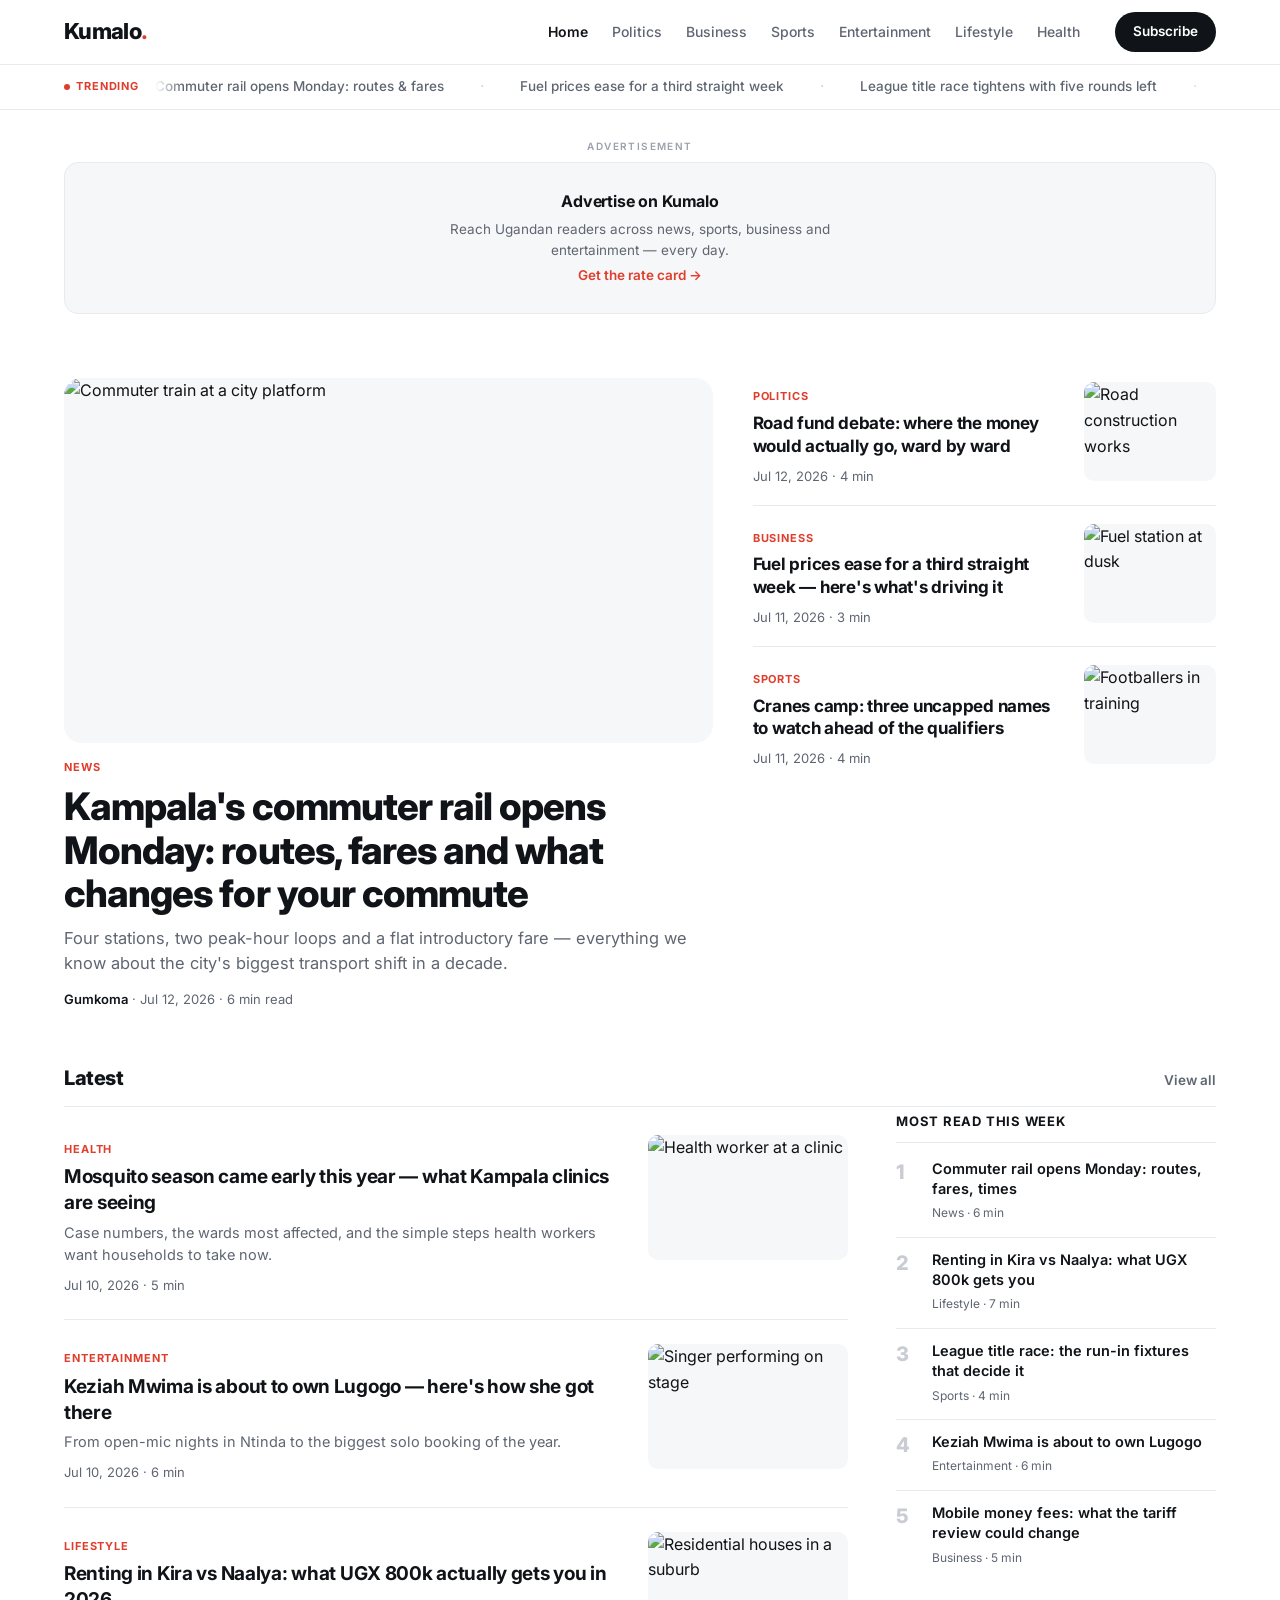
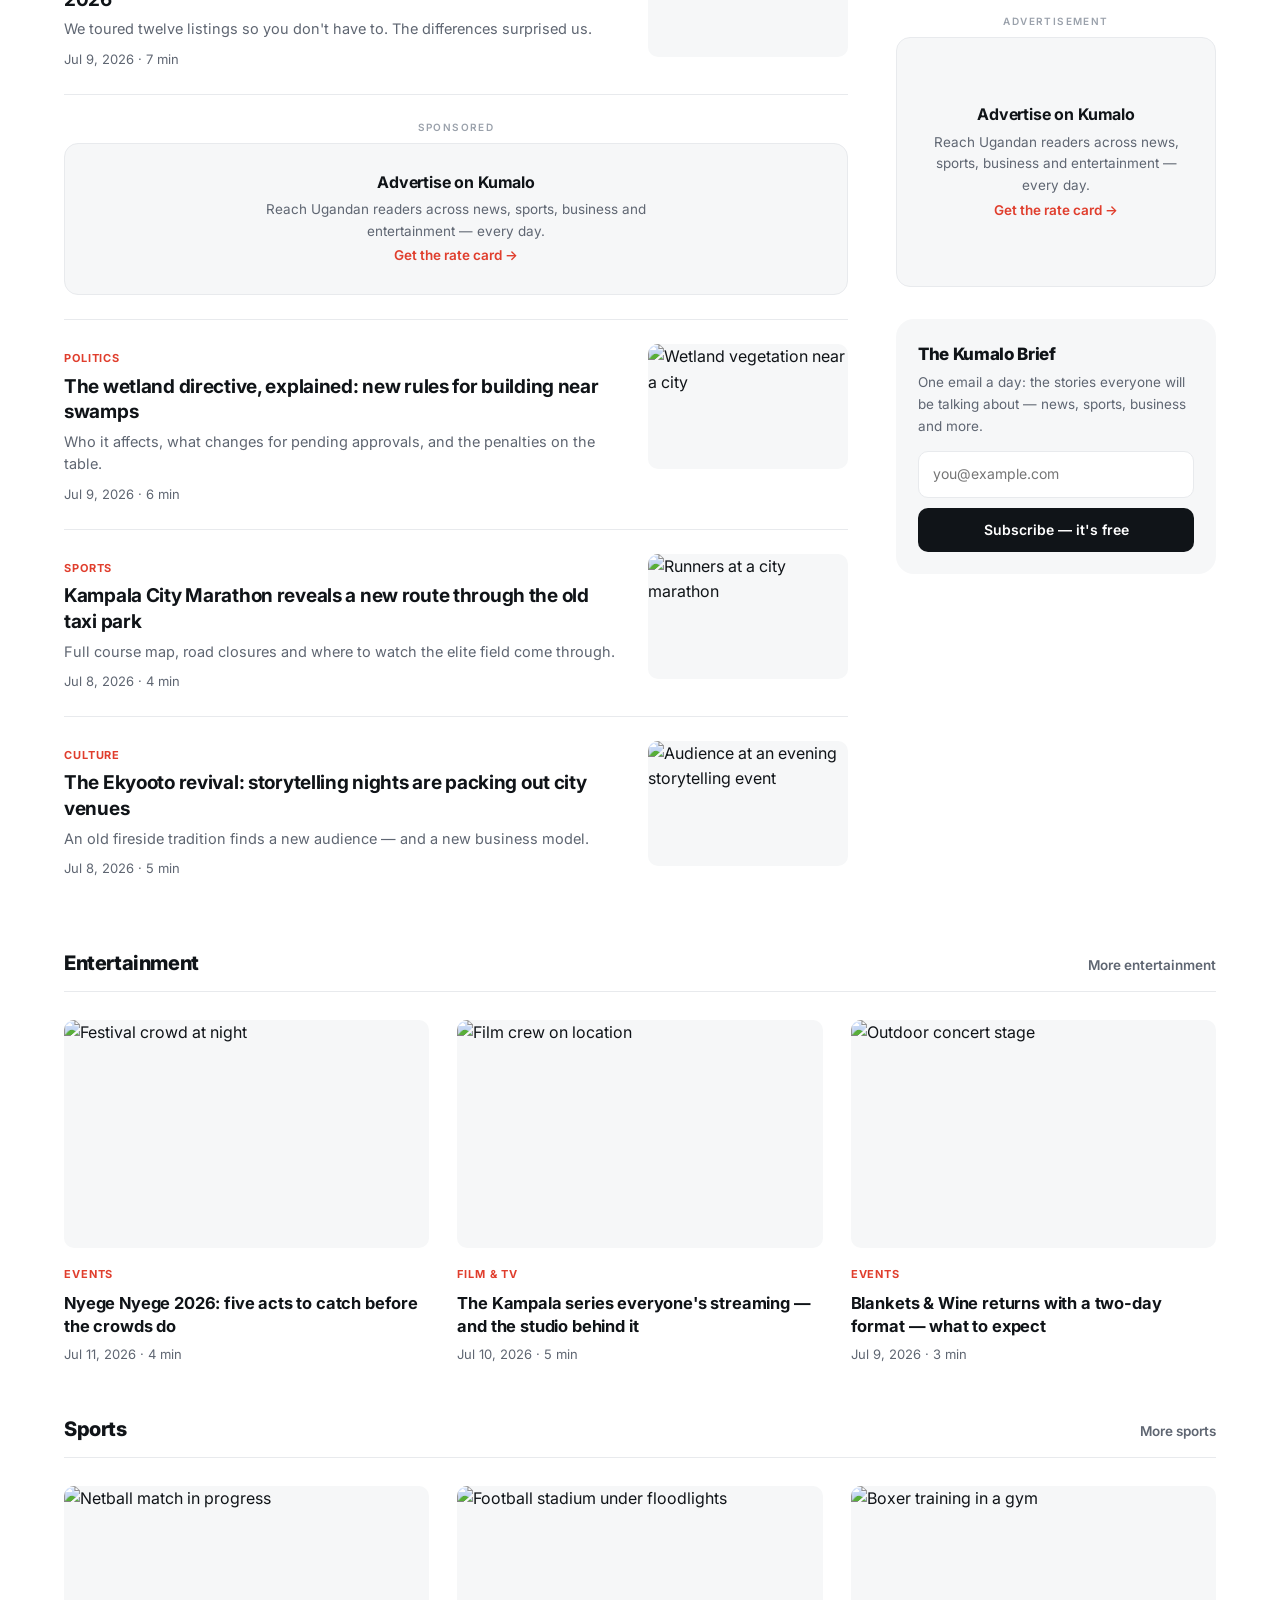
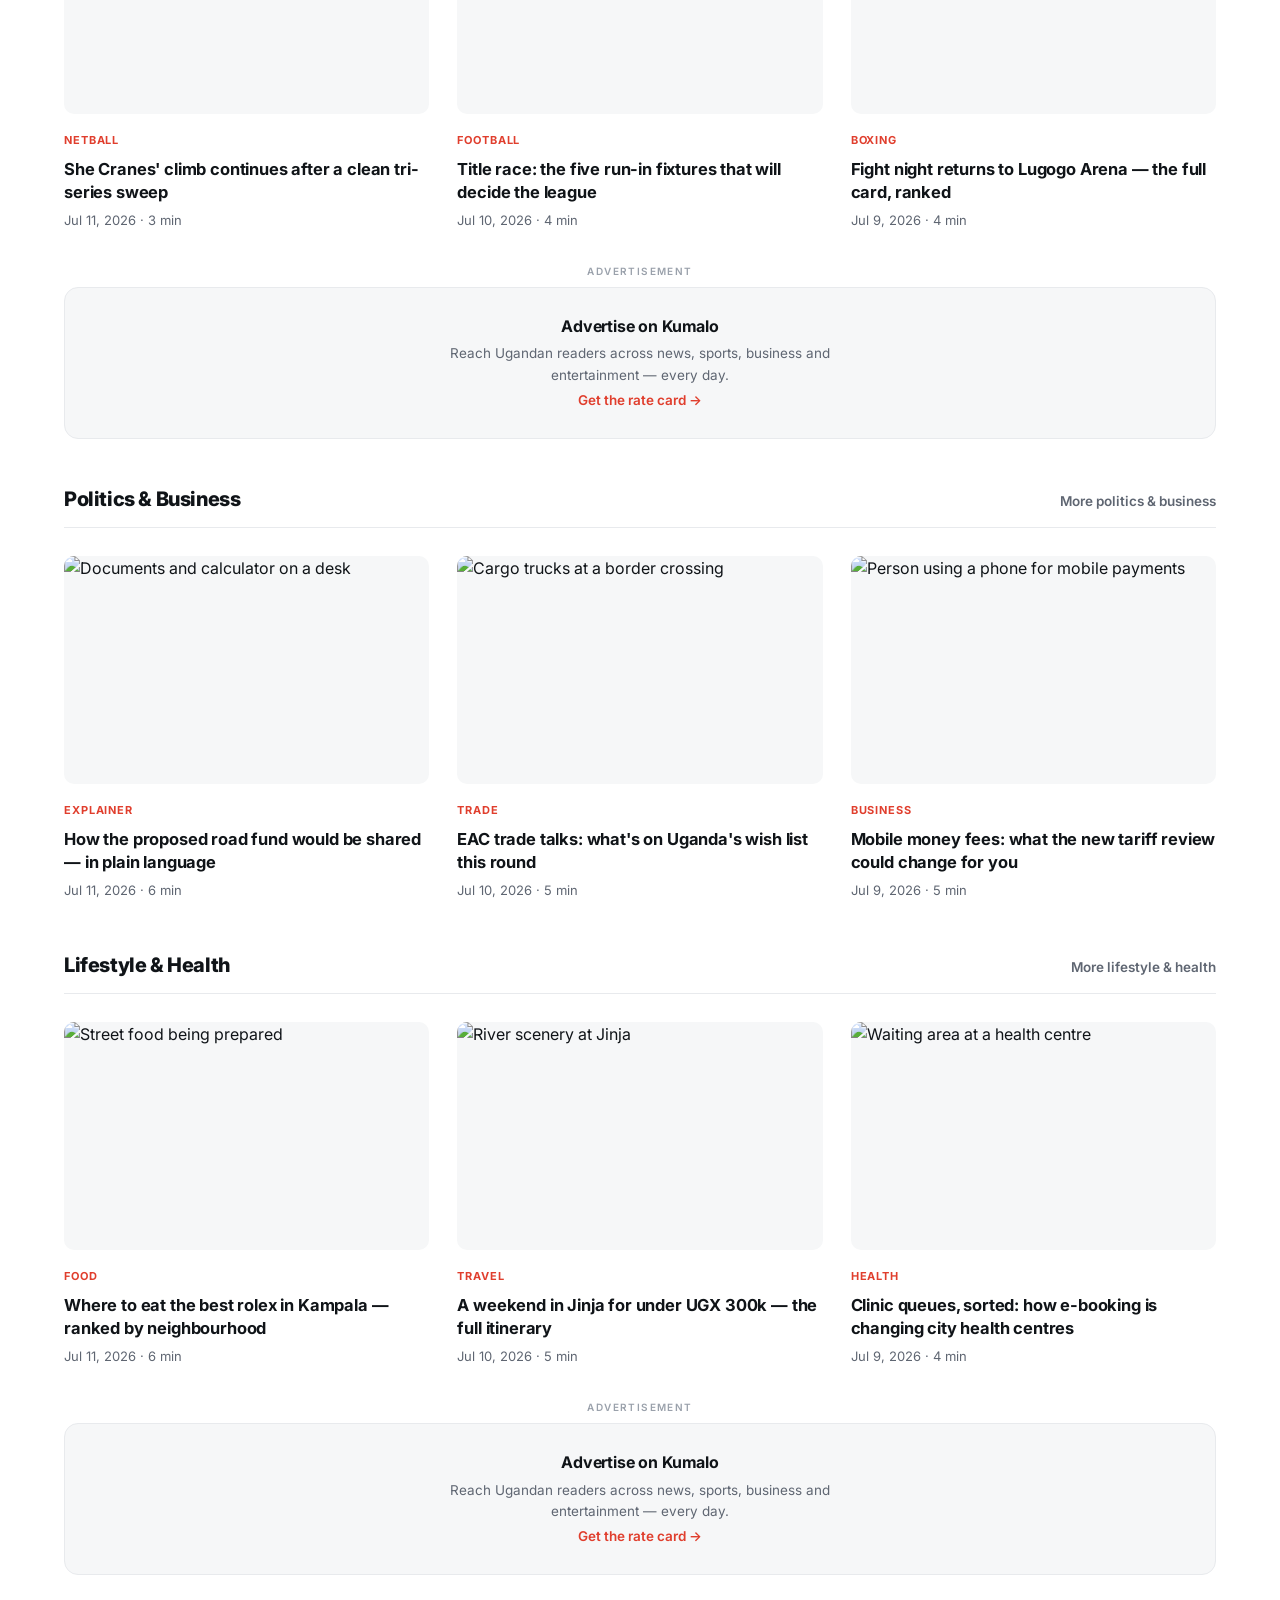
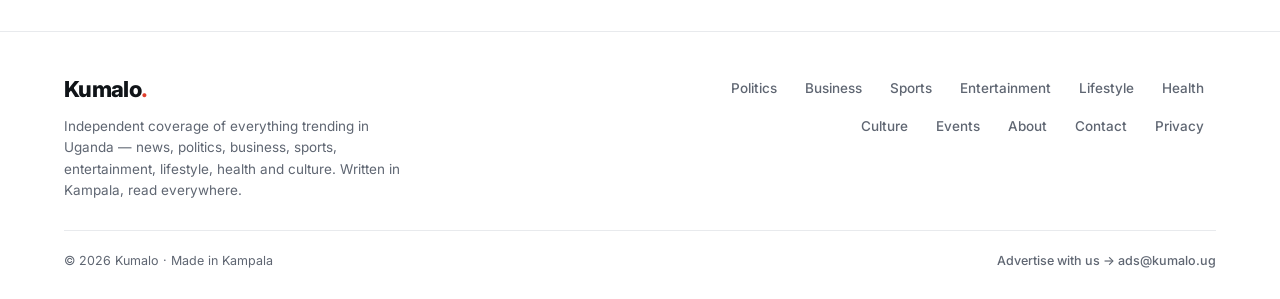
==== index.html @ bb354d6b "Add files via upload" ====
<!DOCTYPE html>
<html lang="en">
<head>
<meta charset="UTF-8">
<meta name="viewport" content="width=device-width, initial-scale=1.0">
<title>Kumalo — News, Politics, Business, Sports, Entertainment & More</title>
<meta name="description" content="Kumalo covers everything trending in Uganda — news, politics, business, sports, entertainment, lifestyle, health and culture. Fresh from Kampala, daily.">
<meta property="og:type" content="website">
<meta property="og:title" content="Kumalo — News, Politics, Business, Sports, Entertainment & More">
<meta property="og:description" content="Everything trending in Uganda — news, politics, business, sports, entertainment, lifestyle, health and culture.">
<link rel="icon" href="data:image/svg+xml,%3Csvg xmlns='http://www.w3.org/2000/svg' viewBox='0 0 64 64'%3E%3Crect width='64' height='64' rx='14' fill='%23101418'/%3E%3Ctext x='32' y='46' font-family='Arial,sans-serif' font-size='36' font-weight='800' text-anchor='middle' fill='%23FFFFFF'%3EK%3C/text%3E%3C/svg%3E">

<!-- ============================================================
     GOOGLE ADSENSE — STEP 1 of 2
     After approval: paste your publisher ID below AND in
     AD_CONFIG.adsenseClient (bottom of this file), then
     uncomment this tag.
============================================================ -->
<!--
<script async src="https://pagead2.googlesyndication.com/pagead/js/adsbygoogle.js?client=ca-pub-XXXXXXXXXXXXXXXX" crossorigin="anonymous"></script>
-->

<link rel="preconnect" href="https://fonts.googleapis.com">
<link rel="preconnect" href="https://fonts.gstatic.com" crossorigin>
<link href="https://fonts.googleapis.com/css2?family=Inter:wght@400;500;600;700;800&display=swap" rel="stylesheet">

<style>
/* ============ TOKENS ============ */
:root{
  --bg:#FFFFFF;
  --surface:#F6F7F8;
  --ink:#101418;
  --muted:#5F6672;
  --line:#E8EAED;
  --accent:#E03E2D;
  --max:1200px;
  --r-sm:10px; --r-md:14px; --r-lg:18px;
}
*{margin:0;padding:0;box-sizing:border-box}
html{scroll-behavior:smooth}
body{background:var(--bg);color:var(--ink);font-family:'Inter',system-ui,sans-serif;font-size:16px;line-height:1.6;-webkit-font-smoothing:antialiased}
img{max-width:100%;display:block}
a{color:inherit;text-decoration:none}
button{font:inherit;cursor:pointer}
:focus-visible{outline:2px solid var(--accent);outline-offset:2px;border-radius:4px}
.wrap{max-width:var(--max);margin:0 auto;padding:0 24px}
.sr-only{position:absolute;width:1px;height:1px;padding:0;margin:-1px;overflow:hidden;clip:rect(0 0 0 0);white-space:nowrap;border:0}
.skip{position:absolute;left:-9999px;top:0;background:var(--ink);color:#fff;padding:8px 16px;border-radius:0 0 10px 0;font-size:14px;font-weight:600;z-index:200}
.skip:focus{left:0}
@media (prefers-reduced-motion:reduce){*,*::before,*::after{transition:none!important;animation:none!important}}

.kicker{display:inline-block;font-size:11px;font-weight:700;letter-spacing:.08em;text-transform:uppercase;color:var(--accent)}
.meta{font-size:13px;color:var(--muted)}
.meta b{color:var(--ink);font-weight:600}

/* ============ HEADER ============ */
header.site{position:sticky;top:0;z-index:100;background:rgba(255,255,255,.88);backdrop-filter:blur(12px);-webkit-backdrop-filter:blur(12px);border-bottom:1px solid var(--line)}
header.site .wrap{display:flex;align-items:center;gap:24px;height:64px}
.logo{font-size:22px;font-weight:800;letter-spacing:-.03em}
.logo span{color:var(--accent)}
nav.main{display:flex;gap:2px;margin-left:auto}
nav.main a{font-size:14px;font-weight:500;color:var(--muted);padding:8px 11px;border-radius:8px;transition:color .15s,background .15s;white-space:nowrap}
nav.main a:hover{color:var(--ink);background:var(--surface)}
nav.main a[aria-current]{color:var(--ink);font-weight:600}
.subscribe-btn{background:var(--ink);color:#fff;border:none;font-size:13.5px;font-weight:600;padding:9px 18px;border-radius:999px;transition:opacity .15s;white-space:nowrap}
.subscribe-btn:hover{opacity:.85}
.menu-btn{display:none;background:none;border:1px solid var(--line);border-radius:10px;width:40px;height:38px;font-size:17px;margin-left:auto}
nav.main.open{display:flex;position:absolute;top:64px;left:0;right:0;background:var(--bg);flex-direction:column;gap:2px;padding:12px 24px 16px;border-bottom:1px solid var(--line);box-shadow:0 12px 24px rgba(16,20,24,.06)}
nav.main.open a{padding:12px}

/* ============ TRENDING TICKER (rolling) ============ */
.trending{border-bottom:1px solid var(--line);background:var(--bg)}
.trending .wrap{display:flex;align-items:center;gap:16px;height:44px}
.trending .lbl{font-size:11px;font-weight:700;letter-spacing:.08em;text-transform:uppercase;color:var(--accent);white-space:nowrap;flex:none;display:flex;align-items:center;gap:6px}
.trending .lbl::before{content:"";width:6px;height:6px;border-radius:50%;background:var(--accent);animation:pulse 2s ease-in-out infinite}
@keyframes pulse{0%,100%{opacity:1}50%{opacity:.35}}
.ticker{flex:1;min-width:0;overflow:hidden;position:relative}
.ticker::before,.ticker::after{content:"";position:absolute;top:0;bottom:0;width:28px;z-index:1;pointer-events:none}
.ticker::before{left:0;background:linear-gradient(to right,var(--bg),transparent)}
.ticker::after{right:0;background:linear-gradient(to left,var(--bg),transparent)}
.ticker-track{display:flex;width:max-content;animation:ticker-roll var(--dur,40s) linear infinite}
.ticker:hover .ticker-track{animation-play-state:paused}
.ticker-group{display:flex;gap:36px;align-items:center;white-space:nowrap;padding-right:36px}
.trending a{font-size:13.5px;font-weight:500;color:var(--muted);transition:color .15s}
.trending a:hover{color:var(--ink)}
.trending .sep{color:#D3D7DC;flex:none}
@keyframes ticker-roll{from{transform:translateX(0)}to{transform:translateX(-50%)}}
@media (prefers-reduced-motion:reduce){
  .ticker-track{animation:none}
  .ticker{overflow-x:auto;scrollbar-width:none}
  .ticker::-webkit-scrollbar{display:none}
}

/* ============ AD SLOTS ============ */
.ad-slot{margin:28px auto;text-align:center}
.ad-slot .ad-label{font-size:10px;font-weight:600;letter-spacing:.14em;text-transform:uppercase;color:#9AA1AB;margin-bottom:8px}
.ad-frame{background:var(--surface);border:1px solid var(--line);border-radius:var(--r-md);min-height:96px;display:flex;align-items:center;justify-content:center;overflow:hidden}
.ad-frame.mpu{min-height:250px;max-width:336px;margin:0 auto}
.house-ad{display:block;padding:26px 22px;width:100%}
.house-ad h4{font-size:16px;font-weight:700;letter-spacing:-.01em;margin-bottom:4px}
.house-ad p{font-size:13.5px;color:var(--muted);max-width:440px;margin:0 auto}
.house-ad .go{color:var(--accent);font-weight:600;font-size:13.5px}
.custom-ad{display:flex;align-items:stretch;width:100%;text-align:left;background:var(--bg)}
.custom-ad .art{width:150px;flex:none;background-size:cover;background-position:center;border-radius:var(--r-sm);margin:12px 0 12px 12px;display:flex;align-items:center;justify-content:center;color:#fff;font-weight:800;font-size:22px}
.custom-ad .txt{padding:16px 18px;flex:1;display:flex;flex-direction:column;justify-content:center}
.custom-ad .txt h4{font-size:15.5px;font-weight:700;margin-bottom:3px}
.custom-ad .txt p{font-size:13px;color:var(--muted);margin-bottom:8px}
.custom-ad .cta{align-self:flex-start;font-size:12.5px;font-weight:600;color:var(--accent)}
.custom-ad.stack{flex-direction:column;max-width:336px;margin:0 auto}
.custom-ad.stack .art{width:auto;height:150px;margin:12px 12px 0}

/* ============ HERO ============ */
.hero{padding:36px 0 8px}
.hero-grid{display:grid;grid-template-columns:7fr 5fr;gap:40px}
.thumb{position:relative;overflow:hidden;border-radius:var(--r-lg);background:var(--surface);aspect-ratio:16/9}
.thumb img{width:100%;height:100%;object-fit:cover;transition:transform .35s ease}
a:hover .thumb img{transform:scale(1.03)}
.lead .kicker{margin:16px 0 8px}
.lead h2{font-size:clamp(26px,3.2vw,38px);font-weight:800;letter-spacing:-.025em;line-height:1.15;transition:color .15s}
.lead a:hover h2{color:var(--accent)}
.lead .dek{font-size:16.5px;color:var(--muted);margin:10px 0 12px;line-height:1.55}
.hero-side{display:flex;flex-direction:column}
.hero-side .item{display:grid;grid-template-columns:1fr 132px;gap:18px;padding:18px 0;border-bottom:1px solid var(--line)}
.hero-side .item:first-child{padding-top:4px}
.hero-side .item:last-child{border-bottom:none}
.hero-side .thumb{aspect-ratio:4/3;border-radius:var(--r-sm)}
.hero-side h3{font-size:17px;font-weight:700;letter-spacing:-.015em;line-height:1.35;margin:4px 0 8px;transition:color .15s}
.hero-side a:hover h3{color:var(--accent)}

/* ============ SECTION HEAD ============ */
.section-head{display:flex;align-items:baseline;justify-content:space-between;border-bottom:1px solid var(--line);padding-bottom:12px;margin:44px 0 4px}
.section-head h2{font-size:20px;font-weight:800;letter-spacing:-.02em}
.section-head .more{font-size:13.5px;font-weight:600;color:var(--muted);transition:color .15s}
.section-head .more:hover{color:var(--accent)}

/* ============ LATEST (list rows) + SIDEBAR ============ */
.layout{display:grid;grid-template-columns:1fr 320px;gap:48px;align-items:start}
.feed .row{display:grid;grid-template-columns:1fr 200px;gap:24px;padding:24px 0;border-bottom:1px solid var(--line)}
.feed .row:last-of-type{border-bottom:none}
.feed .thumb{aspect-ratio:16/10;border-radius:var(--r-sm)}
.feed h3{font-size:19px;font-weight:700;letter-spacing:-.015em;line-height:1.35;margin:4px 0 6px;transition:color .15s}
.feed a:hover h3{color:var(--accent)}
.feed .dek{font-size:14.5px;color:var(--muted);margin-bottom:8px;line-height:1.55}
.feed .ad-row{padding:8px 0;border-bottom:1px solid var(--line)}
.feed .ad-row .ad-slot{margin:16px auto}

aside.rail{position:sticky;top:88px;display:flex;flex-direction:column;gap:32px}
.rail h3.rail-title{font-size:13px;font-weight:700;letter-spacing:.06em;text-transform:uppercase;color:var(--ink);padding-bottom:10px;border-bottom:1px solid var(--line);margin-bottom:4px}
.trend-list{list-style:none}
.trend-list li{display:flex;gap:14px;padding:12px 0;border-bottom:1px solid var(--line)}
.trend-list li:last-child{border-bottom:none}
.trend-list .n{font-size:20px;font-weight:800;color:#C9CDD3;line-height:1.3;flex:none;width:22px}
.trend-list h4{font-size:14.5px;font-weight:600;line-height:1.4;transition:color .15s}
.trend-list a:hover h4{color:var(--accent)}
.trend-list span{font-size:12px;color:var(--muted)}

.newsletter{background:var(--surface);border-radius:var(--r-lg);padding:22px}
.newsletter h3{font-size:17px;font-weight:800;letter-spacing:-.02em;margin-bottom:4px}
.newsletter p{font-size:13.5px;color:var(--muted);margin-bottom:14px}
.newsletter input{width:100%;border:1px solid var(--line);border-radius:var(--r-sm);padding:11px 14px;font:inherit;font-size:14px;background:var(--bg)}
.newsletter input:focus{outline:none;border-color:var(--ink)}
.newsletter button{width:100%;margin-top:10px;background:var(--ink);color:#fff;border:none;border-radius:var(--r-sm);padding:11px;font-size:14px;font-weight:600;transition:opacity .15s}
.newsletter button:hover{opacity:.85}
.newsletter .ok{display:none;font-size:13.5px;font-weight:600;color:#1E7A46;margin-top:10px}

/* ============ SECTION BLOCKS (Sports / Politics / etc.) ============ */
.card-grid{display:grid;grid-template-columns:repeat(3,1fr);gap:28px;padding:24px 0 4px}
.card .thumb{aspect-ratio:16/10;border-radius:var(--r-sm);margin-bottom:12px}
.card h3{font-size:16.5px;font-weight:700;letter-spacing:-.01em;line-height:1.4;margin:6px 0;transition:color .15s}
.card a:hover h3{color:var(--accent)}

/* ============ FOOTER ============ */
footer.site{border-top:1px solid var(--line);margin-top:56px;padding:40px 0 28px}
.foot-top{display:flex;align-items:flex-start;justify-content:space-between;gap:32px;flex-wrap:wrap;padding-bottom:28px}
.foot-top p{font-size:13.5px;color:var(--muted);max-width:340px;margin-top:8px}
.foot-links{display:flex;gap:4px;flex-wrap:wrap;max-width:560px;justify-content:flex-end}
.foot-links a{font-size:13.5px;font-weight:500;color:var(--muted);padding:6px 12px;border-radius:8px;transition:color .15s,background .15s}
.foot-links a:hover{color:var(--ink);background:var(--surface)}
.foot-bottom{border-top:1px solid var(--line);padding-top:20px;display:flex;justify-content:space-between;gap:16px;flex-wrap:wrap;font-size:12.5px;color:var(--muted)}
.foot-bottom a{font-weight:500}
.foot-bottom a:hover{color:var(--accent)}

/* ============ RESPONSIVE ============ */
@media (max-width:1000px){
  .layout{grid-template-columns:1fr}
  aside.rail{position:static}
  .hero-grid{grid-template-columns:1fr;gap:8px}
  .hero-side .item:first-child{padding-top:18px}
  .card-grid{grid-template-columns:repeat(2,1fr)}
}
@media (max-width:920px){
  nav.main{display:none}
  .menu-btn{display:block}
}
@media (max-width:720px){
  .subscribe-btn{display:none}
  .feed .row{grid-template-columns:1fr 120px;gap:16px}
  .feed .thumb{aspect-ratio:1/1}
  .feed .dek{display:none}
  .hero-side .item{grid-template-columns:1fr 108px}
  .card-grid{grid-template-columns:1fr;gap:22px}
  .foot-links{justify-content:flex-start}
  .wrap{padding:0 18px}
}
</style>
</head>
<body>

<a class="skip" href="#main">Skip to content</a>

<header class="site">
  <div class="wrap">
    <a class="logo" href="index.html" aria-label="Kumalo home">Kumalo<span>.</span></a>
    <nav class="main" id="mainNav" aria-label="Main">
      <a href="#" aria-current="page">Home</a>
      <a href="#">Politics</a>
      <a href="#">Business</a>
      <a href="#">Sports</a>
      <a href="#">Entertainment</a>
      <a href="#">Lifestyle</a>
      <a href="#">Health</a>
    </nav>
    <button class="menu-btn" aria-label="Open menu" onclick="document.getElementById('mainNav').classList.toggle('open')">☰</button>
    <button class="subscribe-btn" onclick="document.getElementById('nlEmail').focus();document.getElementById('nlEmail').scrollIntoView({block:'center'})">Subscribe</button>
  </div>
</header>

<div class="trending" aria-label="Trending stories">
  <div class="wrap">
    <span class="lbl">Trending</span>
    <div class="ticker">
      <div class="ticker-track" id="tickerTrack">
        <div class="ticker-group">
          <a href="post.html">Commuter rail opens Monday: routes &amp; fares</a><span class="sep">·</span>
          <a href="#">Fuel prices ease for a third straight week</a><span class="sep">·</span>
          <a href="#">League title race tightens with five rounds left</a><span class="sep">·</span>
          <a href="#">Mosquito season came early — what clinics are seeing</a><span class="sep">·</span>
          <a href="#">Keziah Mwima announces Lugogo show</a><span class="sep">·</span>
        </div>
      </div>
    </div>
  </div>
</div>

<main class="wrap" id="main">
  <h1 class="sr-only">Kumalo — Ugandan news: politics, business, sports, entertainment, lifestyle, health and culture</h1>

  <!-- AD: leaderboard -->
  <div class="ad-slot" data-ad-slot="leaderboard">
    <div class="ad-label">Advertisement</div>
    <div class="ad-frame"></div>
  </div>

  <!-- ============ HERO (mixed sections) ============ -->
  <section class="hero" aria-label="Top stories">
    <div class="hero-grid">
      <article class="lead">
        <a href="post.html">
          <div class="thumb"><img src="https://picsum.photos/seed/kumalo-rail/1200/675" width="1200" height="675" alt="Commuter train at a city platform" loading="eager"></div>
          <span class="kicker">News</span>
          <h2>Kampala's commuter rail opens Monday: routes, fares and what changes for your commute</h2>
          <p class="dek">Four stations, two peak-hour loops and a flat introductory fare — everything we know about the city's biggest transport shift in a decade.</p>
          <div class="meta"><b>Gumkoma</b> · Jul 12, 2026 · 6 min read</div>
        </a>
      </article>

      <div class="hero-side">
        <article class="item">
          <a href="post.html" style="display:contents">
            <div>
              <span class="kicker">Politics</span>
              <h3>Road fund debate: where the money would actually go, ward by ward</h3>
              <div class="meta">Jul 12, 2026 · 4 min</div>
            </div>
            <div class="thumb"><img src="https://picsum.photos/seed/kumalo-roads/400/300" width="400" height="300" alt="Road construction works" loading="lazy"></div>
          </a>
        </article>
        <article class="item">
          <a href="post.html" style="display:contents">
            <div>
              <span class="kicker">Business</span>
              <h3>Fuel prices ease for a third straight week — here's what's driving it</h3>
              <div class="meta">Jul 11, 2026 · 3 min</div>
            </div>
            <div class="thumb"><img src="https://picsum.photos/seed/kumalo-fuel/400/300" width="400" height="300" alt="Fuel station at dusk" loading="lazy"></div>
          </a>
        </article>
        <article class="item">
          <a href="post.html" style="display:contents">
            <div>
              <span class="kicker">Sports</span>
              <h3>Cranes camp: three uncapped names to watch ahead of the qualifiers</h3>
              <div class="meta">Jul 11, 2026 · 4 min</div>
            </div>
            <div class="thumb"><img src="https://picsum.photos/seed/kumalo-cranes/400/300" width="400" height="300" alt="Footballers in training" loading="lazy"></div>
          </a>
        </article>
      </div>
    </div>
  </section>

  <!-- ============ LATEST (mixed) + SIDEBAR ============ -->
  <div class="section-head">
    <h2>Latest</h2>
    <a class="more" href="#">View all</a>
  </div>

  <div class="layout">
    <section class="feed" aria-label="Latest stories">

      <article class="row">
        <a href="post.html" style="display:contents">
          <div>
            <span class="kicker">Health</span>
            <h3>Mosquito season came early this year — what Kampala clinics are seeing</h3>
            <p class="dek">Case numbers, the wards most affected, and the simple steps health workers want households to take now.</p>
            <div class="meta">Jul 10, 2026 · 5 min</div>
          </div>
          <div class="thumb"><img src="https://picsum.photos/seed/kumalo-health/500/320" width="500" height="320" alt="Health worker at a clinic" loading="lazy"></div>
        </a>
      </article>

      <article class="row">
        <a href="post.html" style="display:contents">
          <div>
            <span class="kicker">Entertainment</span>
            <h3>Keziah Mwima is about to own Lugogo — here's how she got there</h3>
            <p class="dek">From open-mic nights in Ntinda to the biggest solo booking of the year.</p>
            <div class="meta">Jul 10, 2026 · 6 min</div>
          </div>
          <div class="thumb"><img src="https://picsum.photos/seed/kumalo-keziah/500/320" width="500" height="320" alt="Singer performing on stage" loading="lazy"></div>
        </a>
      </article>

      <article class="row">
        <a href="post.html" style="display:contents">
          <div>
            <span class="kicker">Lifestyle</span>
            <h3>Renting in Kira vs Naalya: what UGX 800k actually gets you in 2026</h3>
            <p class="dek">We toured twelve listings so you don't have to. The differences surprised us.</p>
            <div class="meta">Jul 9, 2026 · 7 min</div>
          </div>
          <div class="thumb"><img src="https://picsum.photos/seed/kumalo-rent/500/320" width="500" height="320" alt="Residential houses in a suburb" loading="lazy"></div>
        </a>
      </article>

      <!-- AD: in-feed -->
      <div class="ad-row">
        <div class="ad-slot" data-ad-slot="infeed">
          <div class="ad-label">Sponsored</div>
          <div class="ad-frame" style="min-height:110px"></div>
        </div>
      </div>

      <article class="row">
        <a href="post.html" style="display:contents">
          <div>
            <span class="kicker">Politics</span>
            <h3>The wetland directive, explained: new rules for building near swamps</h3>
            <p class="dek">Who it affects, what changes for pending approvals, and the penalties on the table.</p>
            <div class="meta">Jul 9, 2026 · 6 min</div>
          </div>
          <div class="thumb"><img src="https://picsum.photos/seed/kumalo-wetland/500/320" width="500" height="320" alt="Wetland vegetation near a city" loading="lazy"></div>
        </a>
      </article>

      <article class="row">
        <a href="post.html" style="display:contents">
          <div>
            <span class="kicker">Sports</span>
            <h3>Kampala City Marathon reveals a new route through the old taxi park</h3>
            <p class="dek">Full course map, road closures and where to watch the elite field come through.</p>
            <div class="meta">Jul 8, 2026 · 4 min</div>
          </div>
          <div class="thumb"><img src="https://picsum.photos/seed/kumalo-marathon/500/320" width="500" height="320" alt="Runners at a city marathon" loading="lazy"></div>
        </a>
      </article>

      <article class="row">
        <a href="post.html" style="display:contents">
          <div>
            <span class="kicker">Culture</span>
            <h3>The Ekyooto revival: storytelling nights are packing out city venues</h3>
            <p class="dek">An old fireside tradition finds a new audience — and a new business model.</p>
            <div class="meta">Jul 8, 2026 · 5 min</div>
          </div>
          <div class="thumb"><img src="https://picsum.photos/seed/kumalo-ekyooto/500/320" width="500" height="320" alt="Audience at an evening storytelling event" loading="lazy"></div>
        </a>
      </article>

    </section>

    <aside class="rail">

      <div>
        <h3 class="rail-title">Most read this week</h3>
        <ol class="trend-list">
          <li><span class="n">1</span><a href="post.html"><h4>Commuter rail opens Monday: routes, fares, times</h4><span>News · 6 min</span></a></li>
          <li><span class="n">2</span><a href="#"><h4>Renting in Kira vs Naalya: what UGX 800k gets you</h4><span>Lifestyle · 7 min</span></a></li>
          <li><span class="n">3</span><a href="#"><h4>League title race: the run-in fixtures that decide it</h4><span>Sports · 4 min</span></a></li>
          <li><span class="n">4</span><a href="#"><h4>Keziah Mwima is about to own Lugogo</h4><span>Entertainment · 6 min</span></a></li>
          <li><span class="n">5</span><a href="#"><h4>Mobile money fees: what the tariff review could change</h4><span>Business · 5 min</span></a></li>
        </ol>
      </div>

      <!-- AD: sidebar MPU -->
      <div class="ad-slot" data-ad-slot="sidebar" style="margin:0">
        <div class="ad-label">Advertisement</div>
        <div class="ad-frame mpu"></div>
      </div>

      <div class="newsletter">
        <h3>The Kumalo Brief</h3>
        <p>One email a day: the stories everyone will be talking about — news, sports, business and more.</p>
        <input type="email" id="nlEmail" placeholder="you@example.com" aria-label="Email address" onkeydown="if(event.key==='Enter')joinNewsletter()">
        <button onclick="joinNewsletter()">Subscribe — it's free</button>
        <div class="ok" id="nlOk" role="status">You're in. See you tomorrow morning.</div>
      </div>

    </aside>
  </div>

  <!-- ============ SECTION BLOCKS ============ -->

  <div class="section-head">
    <h2>Entertainment</h2>
    <a class="more" href="#">More entertainment</a>
  </div>
  <div class="card-grid">
    <article class="card">
      <a href="post.html">
        <div class="thumb"><img src="https://picsum.photos/seed/kumalo-nyege/500/320" width="500" height="320" alt="Festival crowd at night" loading="lazy"></div>
        <span class="kicker">Events</span>
        <h3>Nyege Nyege 2026: five acts to catch before the crowds do</h3>
        <div class="meta">Jul 11, 2026 · 4 min</div>
      </a>
    </article>
    <article class="card">
      <a href="post.html">
        <div class="thumb"><img src="https://picsum.photos/seed/kumalo-film/500/320" width="500" height="320" alt="Film crew on location" loading="lazy"></div>
        <span class="kicker">Film &amp; TV</span>
        <h3>The Kampala series everyone's streaming — and the studio behind it</h3>
        <div class="meta">Jul 10, 2026 · 5 min</div>
      </a>
    </article>
    <article class="card">
      <a href="post.html">
        <div class="thumb"><img src="https://picsum.photos/seed/kumalo-bw/500/320" width="500" height="320" alt="Outdoor concert stage" loading="lazy"></div>
        <span class="kicker">Events</span>
        <h3>Blankets &amp; Wine returns with a two-day format — what to expect</h3>
        <div class="meta">Jul 9, 2026 · 3 min</div>
      </a>
    </article>
  </div>

  <div class="section-head">
    <h2>Sports</h2>
    <a class="more" href="#">More sports</a>
  </div>
  <div class="card-grid">
    <article class="card">
      <a href="post.html">
        <div class="thumb"><img src="https://picsum.photos/seed/kumalo-netball/500/320" width="500" height="320" alt="Netball match in progress" loading="lazy"></div>
        <span class="kicker">Netball</span>
        <h3>She Cranes' climb continues after a clean tri-series sweep</h3>
        <div class="meta">Jul 11, 2026 · 3 min</div>
      </a>
    </article>
    <article class="card">
      <a href="post.html">
        <div class="thumb"><img src="https://picsum.photos/seed/kumalo-league/500/320" width="500" height="320" alt="Football stadium under floodlights" loading="lazy"></div>
        <span class="kicker">Football</span>
        <h3>Title race: the five run-in fixtures that will decide the league</h3>
        <div class="meta">Jul 10, 2026 · 4 min</div>
      </a>
    </article>
    <article class="card">
      <a href="post.html">
        <div class="thumb"><img src="https://picsum.photos/seed/kumalo-boxing/500/320" width="500" height="320" alt="Boxer training in a gym" loading="lazy"></div>
        <span class="kicker">Boxing</span>
        <h3>Fight night returns to Lugogo Arena — the full card, ranked</h3>
        <div class="meta">Jul 9, 2026 · 4 min</div>
      </a>
    </article>
  </div>

  <!-- AD: mid-page billboard -->
  <div class="ad-slot" data-ad-slot="midpage">
    <div class="ad-label">Advertisement</div>
    <div class="ad-frame"></div>
  </div>

  <div class="section-head">
    <h2>Politics &amp; Business</h2>
    <a class="more" href="#">More politics &amp; business</a>
  </div>
  <div class="card-grid">
    <article class="card">
      <a href="post.html">
        <div class="thumb"><img src="https://picsum.photos/seed/kumalo-budget/500/320" width="500" height="320" alt="Documents and calculator on a desk" loading="lazy"></div>
        <span class="kicker">Explainer</span>
        <h3>How the proposed road fund would be shared — in plain language</h3>
        <div class="meta">Jul 11, 2026 · 6 min</div>
      </a>
    </article>
    <article class="card">
      <a href="post.html">
        <div class="thumb"><img src="https://picsum.photos/seed/kumalo-trade/500/320" width="500" height="320" alt="Cargo trucks at a border crossing" loading="lazy"></div>
        <span class="kicker">Trade</span>
        <h3>EAC trade talks: what's on Uganda's wish list this round</h3>
        <div class="meta">Jul 10, 2026 · 5 min</div>
      </a>
    </article>
    <article class="card">
      <a href="post.html">
        <div class="thumb"><img src="https://picsum.photos/seed/kumalo-momo/500/320" width="500" height="320" alt="Person using a phone for mobile payments" loading="lazy"></div>
        <span class="kicker">Business</span>
        <h3>Mobile money fees: what the new tariff review could change for you</h3>
        <div class="meta">Jul 9, 2026 · 5 min</div>
      </a>
    </article>
  </div>

  <div class="section-head">
    <h2>Lifestyle &amp; Health</h2>
    <a class="more" href="#">More lifestyle &amp; health</a>
  </div>
  <div class="card-grid">
    <article class="card">
      <a href="post.html">
        <div class="thumb"><img src="https://picsum.photos/seed/kumalo-rolex/500/320" width="500" height="320" alt="Street food being prepared" loading="lazy"></div>
        <span class="kicker">Food</span>
        <h3>Where to eat the best rolex in Kampala — ranked by neighbourhood</h3>
        <div class="meta">Jul 11, 2026 · 6 min</div>
      </a>
    </article>
    <article class="card">
      <a href="post.html">
        <div class="thumb"><img src="https://picsum.photos/seed/kumalo-jinja/500/320" width="500" height="320" alt="River scenery at Jinja" loading="lazy"></div>
        <span class="kicker">Travel</span>
        <h3>A weekend in Jinja for under UGX 300k — the full itinerary</h3>
        <div class="meta">Jul 10, 2026 · 5 min</div>
      </a>
    </article>
    <article class="card">
      <a href="post.html">
        <div class="thumb"><img src="https://picsum.photos/seed/kumalo-clinic/500/320" width="500" height="320" alt="Waiting area at a health centre" loading="lazy"></div>
        <span class="kicker">Health</span>
        <h3>Clinic queues, sorted: how e-booking is changing city health centres</h3>
        <div class="meta">Jul 9, 2026 · 4 min</div>
      </a>
    </article>
  </div>

  <!-- AD: footer billboard -->
  <div class="ad-slot" data-ad-slot="footer">
    <div class="ad-label">Advertisement</div>
    <div class="ad-frame"></div>
  </div>

</main>

<footer class="site">
  <div class="wrap">
    <div class="foot-top">
      <div>
        <a class="logo" href="index.html">Kumalo<span>.</span></a>
        <p>Independent coverage of everything trending in Uganda — news, politics, business, sports, entertainment, lifestyle, health and culture. Written in Kampala, read everywhere.</p>
      </div>
      <nav class="foot-links" aria-label="Footer">
        <a href="#">Politics</a>
        <a href="#">Business</a>
        <a href="#">Sports</a>
        <a href="#">Entertainment</a>
        <a href="#">Lifestyle</a>
        <a href="#">Health</a>
        <a href="#">Culture</a>
        <a href="#">Events</a>
        <a href="about.html">About</a>
        <a href="about.html#contact">Contact</a>
        <a href="privacy.html">Privacy</a>
      </nav>
    </div>
    <div class="foot-bottom">
      <span>© 2026 Kumalo · Made in Kampala</span>
      <a href="mailto:ads@kumalo.ug">Advertise with us → ads@kumalo.ug</a>
    </div>
  </div>
</footer>

<script>
/* ============================================================
   KUMALO AD ENGINE
   Every element with data-ad-slot="name" is an ad placement.
   Modes per slot:
     "adsense" — Google AdSense unit (needs client + slot IDs)
     "custom"  — your direct-sold ads (customAds below), weighted
     "auto"    — AdSense if configured → custom ads → house ad
============================================================ */
const AD_CONFIG = {

  // STEP 2 of 2: your AdSense publisher ID, e.g. "ca-pub-1234567890123456"
  adsenseClient: "",

  slots: {
    leaderboard: { mode: "auto", adsenseSlotId: "", format: "horizontal" },
    infeed:      { mode: "auto", adsenseSlotId: "", format: "fluid" },
    sidebar:     { mode: "auto", adsenseSlotId: "", format: "rectangle" },
    midpage:     { mode: "auto", adsenseSlotId: "", format: "horizontal" },
    footer:      { mode: "auto", adsenseSlotId: "", format: "horizontal" }
  },

  /* Direct-sold campaigns. weight = relative frequency. */
  customAds: [
    // {
    //   id: "telco-data-jul",
    //   headline: "Double data weekends are back",
    //   body: "Buy any weekly bundle Fri–Sun and get it doubled.",
    //   cta: "Dial *100#",
    //   url: "https://example.com",
    //   art: "2X",
    //   bg: "#101418",
    //   imageUrl: "",
    //   weight: 3
    // }
  ],

  houseAd: {
    headline: "Advertise on Kumalo",
    body: "Reach Ugandan readers across news, sports, business and entertainment — every day.",
    cta: "Get the rate card",
    url: "mailto:ads@kumalo.ug"
  }
};

(function initAds(){
  document.querySelectorAll("[data-ad-slot]").forEach(function(el){
    const name = el.getAttribute("data-ad-slot");
    const cfg  = AD_CONFIG.slots[name] || { mode: "auto" };
    const frame = el.querySelector(".ad-frame") || el;
    let mode = cfg.mode;
    if (mode === "auto") {
      if (AD_CONFIG.adsenseClient && cfg.adsenseSlotId) mode = "adsense";
      else if (AD_CONFIG.customAds.length) mode = "custom";
      else mode = "house";
    }
    if (mode === "adsense") renderAdsense(frame, cfg);
    else if (mode === "custom" && AD_CONFIG.customAds.length) renderCustom(frame, name);
    else renderHouse(frame);
  });

  function renderAdsense(frame, cfg){
    frame.style.background = "transparent"; frame.style.border = "none";
    frame.innerHTML = '<ins class="adsbygoogle" style="display:block;width:100%"' +
      ' data-ad-client="' + AD_CONFIG.adsenseClient + '"' +
      ' data-ad-slot="' + cfg.adsenseSlotId + '"' +
      ' data-ad-format="' + (cfg.format || "auto") + '"' +
      ' data-full-width-responsive="true"></ins>';
    try { (window.adsbygoogle = window.adsbygoogle || []).push({}); } catch(e){}
  }

  function renderCustom(frame, slotName){
    const ad = pickWeighted(AD_CONFIG.customAds);
    const stacked = (slotName === "sidebar" || slotName === "article_end");
    const art = ad.imageUrl
      ? '<div class="art" style="background-image:url(' + ad.imageUrl + ')"></div>'
      : '<div class="art" style="background:' + (ad.bg || "#101418") + '">' + (ad.art || "AD") + '</div>';
    frame.innerHTML =
      '<a class="custom-ad' + (stacked ? " stack" : "") + '" href="' + ad.url + '" target="_blank" rel="noopener sponsored">' +
        art +
        '<div class="txt"><h4>' + ad.headline + '</h4><p>' + ad.body + '</p>' +
        '<span class="cta">' + (ad.cta || "Learn more") + ' →</span></div>' +
      '</a>';
  }

  function renderHouse(frame){
    frame.innerHTML =
      '<a class="house-ad" href="' + AD_CONFIG.houseAd.url + '">' +
      '<h4>' + AD_CONFIG.houseAd.headline + '</h4><p>' + AD_CONFIG.houseAd.body + '</p>' +
      '<span class="go">' + AD_CONFIG.houseAd.cta + ' →</span></a>';
  }

  function pickWeighted(list){
    const total = list.reduce((s,a)=>s+(a.weight||1),0);
    let r = Math.random()*total;
    for (const a of list){ r -= (a.weight||1); if (r <= 0) return a; }
    return list[0];
  }
})();

function joinNewsletter(){
  const e = document.getElementById("nlEmail"), ok = document.getElementById("nlOk");
  if (/^[^@\s]+@[^@\s]+\.[^@\s]+$/.test(e.value.trim())){
    ok.style.display = "block"; e.value = ""; e.style.borderColor = "";
  } else {
    e.style.borderColor = "var(--accent)"; e.focus();
  }
}

/* Rolling trending ticker: clone the group so the -50% loop is seamless,
   and set duration from content width so speed stays constant (~60px/s). */
(function(){
  const track = document.getElementById("tickerTrack");
  if (!track) return;
  const reduced = window.matchMedia && window.matchMedia("(prefers-reduced-motion: reduce)").matches;
  if (reduced) return;
  const group = track.querySelector(".ticker-group");
  if (!group) return;
  const clone = group.cloneNode(true);
  clone.setAttribute("aria-hidden", "true");
  track.appendChild(clone);
  const setDur = function(){
    const w = group.scrollWidth || 0;
    if (w > 0) track.style.setProperty("--dur", Math.max(18, Math.round(w / 60)) + "s");
  };
  if (window.requestAnimationFrame) requestAnimationFrame(setDur); else setTimeout(setDur, 50);
})();
</script>
</body>
</html>
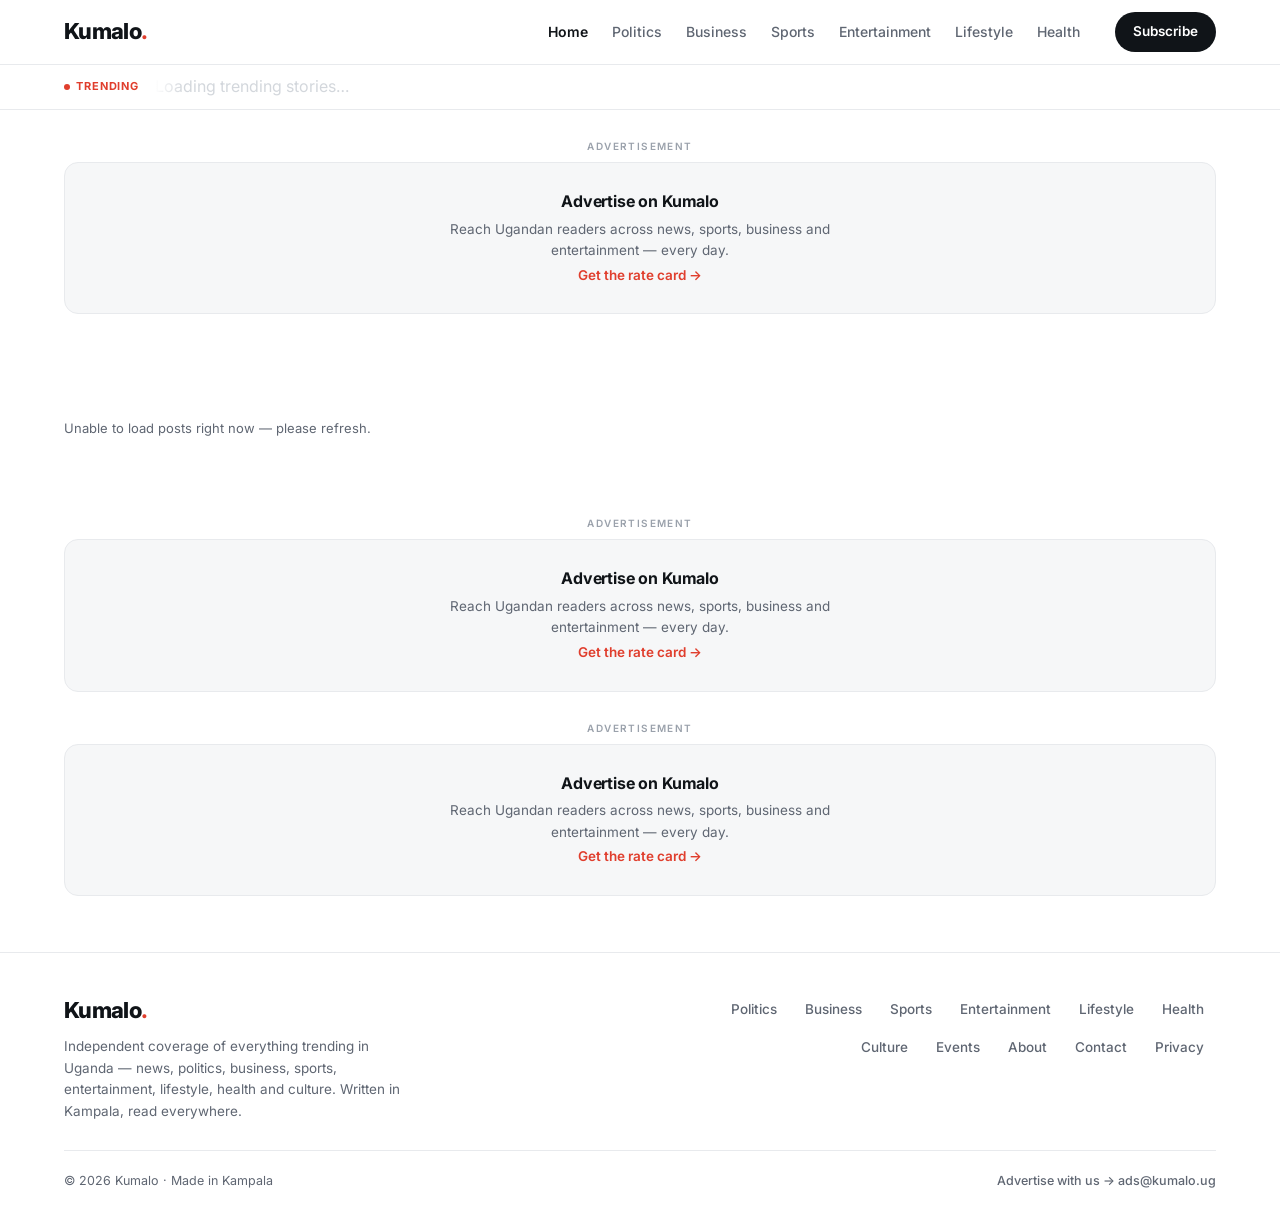
==== commit de2135db: "Update print statement from 'Hello' to 'Goodbye'" ====
--- a/index.html
+++ b/index.html
@@ -230,12 +230,8 @@
     <span class="lbl">Trending</span>
     <div class="ticker">
       <div class="ticker-track" id="tickerTrack">
-        <div class="ticker-group">
-          <a href="post.html">Commuter rail opens Monday: routes &amp; fares</a><span class="sep">·</span>
-          <a href="#">Fuel prices ease for a third straight week</a><span class="sep">·</span>
-          <a href="#">League title race tightens with five rounds left</a><span class="sep">·</span>
-          <a href="#">Mosquito season came early — what clinics are seeing</a><span class="sep">·</span>
-          <a href="#">Keziah Mwima announces Lugogo show</a><span class="sep">·</span>
+        <div class="ticker-group" id="tickerGroupInner">
+          <span class="sep">Loading trending stories…</span>
         </div>
       </div>
     </div>
@@ -251,237 +247,74 @@
     <div class="ad-frame"></div>
   </div>
 
-  <!-- ============ HERO (mixed sections) ============ -->
+  <!-- ============ HERO (populated from Sanity) ============ -->
   <section class="hero" aria-label="Top stories">
     <div class="hero-grid">
-      <article class="lead">
-        <a href="post.html">
-          <div class="thumb"><img src="https://picsum.photos/seed/kumalo-rail/1200/675" width="1200" height="675" alt="Commuter train at a city platform" loading="eager"></div>
-          <span class="kicker">News</span>
-          <h2>Kampala's commuter rail opens Monday: routes, fares and what changes for your commute</h2>
-          <p class="dek">Four stations, two peak-hour loops and a flat introductory fare — everything we know about the city's biggest transport shift in a decade.</p>
-          <div class="meta"><b>Gumkoma</b> · Jul 12, 2026 · 6 min read</div>
-        </a>
+      <article class="lead" id="heroLead">
+        <p class="meta" style="padding:40px 0">Loading latest stories…</p>
       </article>
-
-      <div class="hero-side">
-        <article class="item">
-          <a href="post.html" style="display:contents">
-            <div>
-              <span class="kicker">Politics</span>
-              <h3>Road fund debate: where the money would actually go, ward by ward</h3>
-              <div class="meta">Jul 12, 2026 · 4 min</div>
-            </div>
-            <div class="thumb"><img src="https://picsum.photos/seed/kumalo-roads/400/300" width="400" height="300" alt="Road construction works" loading="lazy"></div>
-          </a>
-        </article>
-        <article class="item">
-          <a href="post.html" style="display:contents">
-            <div>
-              <span class="kicker">Business</span>
-              <h3>Fuel prices ease for a third straight week — here's what's driving it</h3>
-              <div class="meta">Jul 11, 2026 · 3 min</div>
-            </div>
-            <div class="thumb"><img src="https://picsum.photos/seed/kumalo-fuel/400/300" width="400" height="300" alt="Fuel station at dusk" loading="lazy"></div>
-          </a>
-        </article>
-        <article class="item">
-          <a href="post.html" style="display:contents">
-            <div>
-              <span class="kicker">Sports</span>
-              <h3>Cranes camp: three uncapped names to watch ahead of the qualifiers</h3>
-              <div class="meta">Jul 11, 2026 · 4 min</div>
-            </div>
-            <div class="thumb"><img src="https://picsum.photos/seed/kumalo-cranes/400/300" width="400" height="300" alt="Footballers in training" loading="lazy"></div>
-          </a>
-        </article>
-      </div>
+      <div class="hero-side" id="heroSide"></div>
     </div>
   </section>
 
-  <!-- ============ LATEST (mixed) + SIDEBAR ============ -->
-  <div class="section-head">
-    <h2>Latest</h2>
-    <a class="more" href="#">View all</a>
-  </div>
-
-  <div class="layout">
-    <section class="feed" aria-label="Latest stories">
-
-      <article class="row">
-        <a href="post.html" style="display:contents">
-          <div>
-            <span class="kicker">Health</span>
-            <h3>Mosquito season came early this year — what Kampala clinics are seeing</h3>
-            <p class="dek">Case numbers, the wards most affected, and the simple steps health workers want households to take now.</p>
-            <div class="meta">Jul 10, 2026 · 5 min</div>
+  <!-- ============ LATEST (populated from Sanity) + SIDEBAR ============ -->
+  <div id="latestSection" style="display:none">
+    <div class="section-head">
+      <h2>Latest</h2>
+      <a class="more" href="#">View all</a>
+    </div>
+
+    <div class="layout">
+      <section class="feed" aria-label="Latest stories">
+        <div id="feedRowsBeforeAd"></div>
+        <div class="ad-row" id="feedAdRow" style="display:none">
+          <div class="ad-slot" data-ad-slot="infeed">
+            <div class="ad-label">Sponsored</div>
+            <div class="ad-frame" style="min-height:110px"></div>
           </div>
-          <div class="thumb"><img src="https://picsum.photos/seed/kumalo-health/500/320" width="500" height="320" alt="Health worker at a clinic" loading="lazy"></div>
-        </a>
-      </article>
-
-      <article class="row">
-        <a href="post.html" style="display:contents">
-          <div>
-            <span class="kicker">Entertainment</span>
-            <h3>Keziah Mwima is about to own Lugogo — here's how she got there</h3>
-            <p class="dek">From open-mic nights in Ntinda to the biggest solo booking of the year.</p>
-            <div class="meta">Jul 10, 2026 · 6 min</div>
-          </div>
-          <div class="thumb"><img src="https://picsum.photos/seed/kumalo-keziah/500/320" width="500" height="320" alt="Singer performing on stage" loading="lazy"></div>
-        </a>
-      </article>
-
-      <article class="row">
-        <a href="post.html" style="display:contents">
-          <div>
-            <span class="kicker">Lifestyle</span>
-            <h3>Renting in Kira vs Naalya: what UGX 800k actually gets you in 2026</h3>
-            <p class="dek">We toured twelve listings so you don't have to. The differences surprised us.</p>
-            <div class="meta">Jul 9, 2026 · 7 min</div>
-          </div>
-          <div class="thumb"><img src="https://picsum.photos/seed/kumalo-rent/500/320" width="500" height="320" alt="Residential houses in a suburb" loading="lazy"></div>
-        </a>
-      </article>
-
-      <!-- AD: in-feed -->
-      <div class="ad-row">
-        <div class="ad-slot" data-ad-slot="infeed">
-          <div class="ad-label">Sponsored</div>
-          <div class="ad-frame" style="min-height:110px"></div>
         </div>
-      </div>
-
-      <article class="row">
-        <a href="post.html" style="display:contents">
-          <div>
-            <span class="kicker">Politics</span>
-            <h3>The wetland directive, explained: new rules for building near swamps</h3>
-            <p class="dek">Who it affects, what changes for pending approvals, and the penalties on the table.</p>
-            <div class="meta">Jul 9, 2026 · 6 min</div>
-          </div>
-          <div class="thumb"><img src="https://picsum.photos/seed/kumalo-wetland/500/320" width="500" height="320" alt="Wetland vegetation near a city" loading="lazy"></div>
-        </a>
-      </article>
-
-      <article class="row">
-        <a href="post.html" style="display:contents">
-          <div>
-            <span class="kicker">Sports</span>
-            <h3>Kampala City Marathon reveals a new route through the old taxi park</h3>
-            <p class="dek">Full course map, road closures and where to watch the elite field come through.</p>
-            <div class="meta">Jul 8, 2026 · 4 min</div>
-          </div>
-          <div class="thumb"><img src="https://picsum.photos/seed/kumalo-marathon/500/320" width="500" height="320" alt="Runners at a city marathon" loading="lazy"></div>
-        </a>
-      </article>
-
-      <article class="row">
-        <a href="post.html" style="display:contents">
-          <div>
-            <span class="kicker">Culture</span>
-            <h3>The Ekyooto revival: storytelling nights are packing out city venues</h3>
-            <p class="dek">An old fireside tradition finds a new audience — and a new business model.</p>
-            <div class="meta">Jul 8, 2026 · 5 min</div>
-          </div>
-          <div class="thumb"><img src="https://picsum.photos/seed/kumalo-ekyooto/500/320" width="500" height="320" alt="Audience at an evening storytelling event" loading="lazy"></div>
-        </a>
-      </article>
-
-    </section>
-
-    <aside class="rail">
-
-      <div>
-        <h3 class="rail-title">Most read this week</h3>
-        <ol class="trend-list">
-          <li><span class="n">1</span><a href="post.html"><h4>Commuter rail opens Monday: routes, fares, times</h4><span>News · 6 min</span></a></li>
-          <li><span class="n">2</span><a href="#"><h4>Renting in Kira vs Naalya: what UGX 800k gets you</h4><span>Lifestyle · 7 min</span></a></li>
-          <li><span class="n">3</span><a href="#"><h4>League title race: the run-in fixtures that decide it</h4><span>Sports · 4 min</span></a></li>
-          <li><span class="n">4</span><a href="#"><h4>Keziah Mwima is about to own Lugogo</h4><span>Entertainment · 6 min</span></a></li>
-          <li><span class="n">5</span><a href="#"><h4>Mobile money fees: what the tariff review could change</h4><span>Business · 5 min</span></a></li>
-        </ol>
-      </div>
-
-      <!-- AD: sidebar MPU -->
-      <div class="ad-slot" data-ad-slot="sidebar" style="margin:0">
-        <div class="ad-label">Advertisement</div>
-        <div class="ad-frame mpu"></div>
-      </div>
-
-      <div class="newsletter">
-        <h3>The Kumalo Brief</h3>
-        <p>One email a day: the stories everyone will be talking about — news, sports, business and more.</p>
-        <input type="email" id="nlEmail" placeholder="you@example.com" aria-label="Email address" onkeydown="if(event.key==='Enter')joinNewsletter()">
-        <button onclick="joinNewsletter()">Subscribe — it's free</button>
-        <div class="ok" id="nlOk" role="status">You're in. See you tomorrow morning.</div>
-      </div>
-
-    </aside>
-  </div>
-
-  <!-- ============ SECTION BLOCKS ============ -->
-
-  <div class="section-head">
-    <h2>Entertainment</h2>
-    <a class="more" href="#">More entertainment</a>
-  </div>
-  <div class="card-grid">
-    <article class="card">
-      <a href="post.html">
-        <div class="thumb"><img src="https://picsum.photos/seed/kumalo-nyege/500/320" width="500" height="320" alt="Festival crowd at night" loading="lazy"></div>
-        <span class="kicker">Events</span>
-        <h3>Nyege Nyege 2026: five acts to catch before the crowds do</h3>
-        <div class="meta">Jul 11, 2026 · 4 min</div>
-      </a>
-    </article>
-    <article class="card">
-      <a href="post.html">
-        <div class="thumb"><img src="https://picsum.photos/seed/kumalo-film/500/320" width="500" height="320" alt="Film crew on location" loading="lazy"></div>
-        <span class="kicker">Film &amp; TV</span>
-        <h3>The Kampala series everyone's streaming — and the studio behind it</h3>
-        <div class="meta">Jul 10, 2026 · 5 min</div>
-      </a>
-    </article>
-    <article class="card">
-      <a href="post.html">
-        <div class="thumb"><img src="https://picsum.photos/seed/kumalo-bw/500/320" width="500" height="320" alt="Outdoor concert stage" loading="lazy"></div>
-        <span class="kicker">Events</span>
-        <h3>Blankets &amp; Wine returns with a two-day format — what to expect</h3>
-        <div class="meta">Jul 9, 2026 · 3 min</div>
-      </a>
-    </article>
-  </div>
-
-  <div class="section-head">
-    <h2>Sports</h2>
-    <a class="more" href="#">More sports</a>
-  </div>
-  <div class="card-grid">
-    <article class="card">
-      <a href="post.html">
-        <div class="thumb"><img src="https://picsum.photos/seed/kumalo-netball/500/320" width="500" height="320" alt="Netball match in progress" loading="lazy"></div>
-        <span class="kicker">Netball</span>
-        <h3>She Cranes' climb continues after a clean tri-series sweep</h3>
-        <div class="meta">Jul 11, 2026 · 3 min</div>
-      </a>
-    </article>
-    <article class="card">
-      <a href="post.html">
-        <div class="thumb"><img src="https://picsum.photos/seed/kumalo-league/500/320" width="500" height="320" alt="Football stadium under floodlights" loading="lazy"></div>
-        <span class="kicker">Football</span>
-        <h3>Title race: the five run-in fixtures that will decide the league</h3>
-        <div class="meta">Jul 10, 2026 · 4 min</div>
-      </a>
-    </article>
-    <article class="card">
-      <a href="post.html">
-        <div class="thumb"><img src="https://picsum.photos/seed/kumalo-boxing/500/320" width="500" height="320" alt="Boxer training in a gym" loading="lazy"></div>
-        <span class="kicker">Boxing</span>
-        <h3>Fight night returns to Lugogo Arena — the full card, ranked</h3>
-        <div class="meta">Jul 9, 2026 · 4 min</div>
-      </a>
-    </article>
+        <div id="feedRowsAfterAd"></div>
+      </section>
+
+      <aside class="rail">
+        <div>
+          <h3 class="rail-title">More Stories</h3>
+          <ol class="trend-list" id="sidebarList"></ol>
+        </div>
+
+        <!-- AD: sidebar MPU -->
+        <div class="ad-slot" data-ad-slot="sidebar" style="margin:0">
+          <div class="ad-label">Advertisement</div>
+          <div class="ad-frame mpu"></div>
+        </div>
+
+        <div class="newsletter">
+          <h3>The Kumalo Brief</h3>
+          <p>One email a day: the stories everyone will be talking about — news, sports, business and more.</p>
+          <input type="email" id="nlEmail" placeholder="you@example.com" aria-label="Email address" onkeydown="if(event.key==='Enter')joinNewsletter()">
+          <button onclick="joinNewsletter()">Subscribe — it's free</button>
+          <div class="ok" id="nlOk" role="status">You're in. See you tomorrow morning.</div>
+        </div>
+      </aside>
+    </div>
+  </div>
+
+  <!-- ============ SECTION BLOCKS (populated from Sanity, hidden if empty) ============ -->
+
+  <div id="entertainmentSection" style="display:none">
+    <div class="section-head">
+      <h2>Entertainment</h2>
+      <a class="more" href="#">More entertainment</a>
+    </div>
+    <div class="card-grid" id="entertainmentCards"></div>
+  </div>
+
+  <div id="sportsSection" style="display:none">
+    <div class="section-head">
+      <h2>Sports</h2>
+      <a class="more" href="#">More sports</a>
+    </div>
+    <div class="card-grid" id="sportsCards"></div>
   </div>
 
   <!-- AD: mid-page billboard -->
@@ -490,66 +323,20 @@
     <div class="ad-frame"></div>
   </div>
 
-  <div class="section-head">
-    <h2>Politics &amp; Business</h2>
-    <a class="more" href="#">More politics &amp; business</a>
-  </div>
-  <div class="card-grid">
-    <article class="card">
-      <a href="post.html">
-        <div class="thumb"><img src="https://picsum.photos/seed/kumalo-budget/500/320" width="500" height="320" alt="Documents and calculator on a desk" loading="lazy"></div>
-        <span class="kicker">Explainer</span>
-        <h3>How the proposed road fund would be shared — in plain language</h3>
-        <div class="meta">Jul 11, 2026 · 6 min</div>
-      </a>
-    </article>
-    <article class="card">
-      <a href="post.html">
-        <div class="thumb"><img src="https://picsum.photos/seed/kumalo-trade/500/320" width="500" height="320" alt="Cargo trucks at a border crossing" loading="lazy"></div>
-        <span class="kicker">Trade</span>
-        <h3>EAC trade talks: what's on Uganda's wish list this round</h3>
-        <div class="meta">Jul 10, 2026 · 5 min</div>
-      </a>
-    </article>
-    <article class="card">
-      <a href="post.html">
-        <div class="thumb"><img src="https://picsum.photos/seed/kumalo-momo/500/320" width="500" height="320" alt="Person using a phone for mobile payments" loading="lazy"></div>
-        <span class="kicker">Business</span>
-        <h3>Mobile money fees: what the new tariff review could change for you</h3>
-        <div class="meta">Jul 9, 2026 · 5 min</div>
-      </a>
-    </article>
-  </div>
-
-  <div class="section-head">
-    <h2>Lifestyle &amp; Health</h2>
-    <a class="more" href="#">More lifestyle &amp; health</a>
-  </div>
-  <div class="card-grid">
-    <article class="card">
-      <a href="post.html">
-        <div class="thumb"><img src="https://picsum.photos/seed/kumalo-rolex/500/320" width="500" height="320" alt="Street food being prepared" loading="lazy"></div>
-        <span class="kicker">Food</span>
-        <h3>Where to eat the best rolex in Kampala — ranked by neighbourhood</h3>
-        <div class="meta">Jul 11, 2026 · 6 min</div>
-      </a>
-    </article>
-    <article class="card">
-      <a href="post.html">
-        <div class="thumb"><img src="https://picsum.photos/seed/kumalo-jinja/500/320" width="500" height="320" alt="River scenery at Jinja" loading="lazy"></div>
-        <span class="kicker">Travel</span>
-        <h3>A weekend in Jinja for under UGX 300k — the full itinerary</h3>
-        <div class="meta">Jul 10, 2026 · 5 min</div>
-      </a>
-    </article>
-    <article class="card">
-      <a href="post.html">
-        <div class="thumb"><img src="https://picsum.photos/seed/kumalo-clinic/500/320" width="500" height="320" alt="Waiting area at a health centre" loading="lazy"></div>
-        <span class="kicker">Health</span>
-        <h3>Clinic queues, sorted: how e-booking is changing city health centres</h3>
-        <div class="meta">Jul 9, 2026 · 4 min</div>
-      </a>
-    </article>
+  <div id="politicsBusinessSection" style="display:none">
+    <div class="section-head">
+      <h2>Politics &amp; Business</h2>
+      <a class="more" href="#">More politics &amp; business</a>
+    </div>
+    <div class="card-grid" id="politicsBusinessCards"></div>
+  </div>
+
+  <div id="lifestyleHealthSection" style="display:none">
+    <div class="section-head">
+      <h2>Lifestyle &amp; Health</h2>
+      <a class="more" href="#">More lifestyle &amp; health</a>
+    </div>
+    <div class="card-grid" id="lifestyleHealthCards"></div>
   </div>
 
   <!-- AD: footer billboard -->
@@ -590,7 +377,219 @@
 
 <script>
 /* ============================================================
-   KUMALO AD ENGINE
+   SANITY CONNECTION
+   Public dataset — no token needed to read published posts.
+============================================================ */
+const SANITY_PROJECT_ID = "y0yye7lu";
+const SANITY_DATASET = "production";
+const SANITY_API_VERSION = "v2024-01-01";
+
+function sanityQueryUrl(query, params){
+  const base = "https://" + SANITY_PROJECT_ID + ".api.sanity.io/" + SANITY_API_VERSION + "/data/query/" + SANITY_DATASET;
+  const usp = new URLSearchParams();
+  usp.set("query", query);
+  if (params){
+    Object.keys(params).forEach(function(k){ usp.set("$" + k, JSON.stringify(params[k])); });
+  }
+  return base + "?" + usp.toString();
+}
+
+async function sanityFetch(query, params){
+  const res = await fetch(sanityQueryUrl(query, params));
+  if (!res.ok) throw new Error("Sanity request failed: " + res.status);
+  const json = await res.json();
+  return json.result;
+}
+
+function urlForImage(source, width){
+  if (!source || !source.asset || !source.asset._ref) return "";
+  const parts = source.asset._ref.split("-"); // ["image", id, "WxH", format]
+  const id = parts[1], dims = parts[2], format = parts[3];
+  let url = "https://cdn.sanity.io/images/" + SANITY_PROJECT_ID + "/" + SANITY_DATASET + "/" + id + "-" + dims + "." + format;
+  if (width) url += "?w=" + width + "&auto=format";
+  return url;
+}
+
+function escapeHTML(str){
+  const div = document.createElement("div");
+  div.textContent = str == null ? "" : String(str);
+  return div.innerHTML;
+}
+
+function formatDate(iso){
+  if (!iso) return "";
+  const d = new Date(iso);
+  if (isNaN(d.getTime())) return "";
+  return d.toLocaleDateString("en-US", {month: "short", day: "numeric", year: "numeric"});
+}
+
+function postUrl(slug){
+  return "post.html?slug=" + encodeURIComponent(slug);
+}
+
+function metaLine(post){
+  return formatDate(post.publishedAt) + (post.readTime ? " · " + post.readTime + " min" : "");
+}
+
+/* ============ CARD RENDERERS ============ */
+function renderHeroLead(post){
+  const img = urlForImage(post.coverImage, 1200);
+  const alt = escapeHTML((post.coverImage && post.coverImage.alt) || post.title);
+  return '<a href="' + postUrl(post.slug) + '">' +
+    '<div class="thumb"><img src="' + img + '" width="1200" height="675" alt="' + alt + '" loading="eager"></div>' +
+    '<span class="kicker">' + escapeHTML(post.category) + '</span>' +
+    '<h2>' + escapeHTML(post.title) + '</h2>' +
+    '<p class="dek">' + escapeHTML(post.excerpt) + '</p>' +
+    '<div class="meta"><b>' + escapeHTML(post.author || "Kumalo") + '</b> · ' + metaLine(post) + '</div>' +
+    '</a>';
+}
+
+function renderHeroSideItem(post){
+  const img = urlForImage(post.coverImage, 400);
+  const alt = escapeHTML((post.coverImage && post.coverImage.alt) || post.title);
+  return '<article class="item"><a href="' + postUrl(post.slug) + '" style="display:contents">' +
+    '<div><span class="kicker">' + escapeHTML(post.category) + '</span>' +
+    '<h3>' + escapeHTML(post.title) + '</h3>' +
+    '<div class="meta">' + metaLine(post) + '</div></div>' +
+    '<div class="thumb"><img src="' + img + '" width="400" height="300" alt="' + alt + '" loading="lazy"></div>' +
+    '</a></article>';
+}
+
+function renderFeedRow(post){
+  const img = urlForImage(post.coverImage, 500);
+  const alt = escapeHTML((post.coverImage && post.coverImage.alt) || post.title);
+  return '<article class="row"><a href="' + postUrl(post.slug) + '" style="display:contents">' +
+    '<div><span class="kicker">' + escapeHTML(post.category) + '</span>' +
+    '<h3>' + escapeHTML(post.title) + '</h3>' +
+    '<p class="dek">' + escapeHTML(post.excerpt) + '</p>' +
+    '<div class="meta">' + metaLine(post) + '</div></div>' +
+    '<div class="thumb"><img src="' + img + '" width="500" height="320" alt="' + alt + '" loading="lazy"></div>' +
+    '</a></article>';
+}
+
+function renderSectionCard(post){
+  const img = urlForImage(post.coverImage, 500);
+  const alt = escapeHTML((post.coverImage && post.coverImage.alt) || post.title);
+  return '<article class="card"><a href="' + postUrl(post.slug) + '">' +
+    '<div class="thumb"><img src="' + img + '" width="500" height="320" alt="' + alt + '" loading="lazy"></div>' +
+    '<span class="kicker">' + escapeHTML(post.category) + '</span>' +
+    '<h3>' + escapeHTML(post.title) + '</h3>' +
+    '<div class="meta">' + metaLine(post) + '</div>' +
+    '</a></article>';
+}
+
+function renderSidebarItem(post, rank){
+  return '<li><span class="n">' + rank + '</span><a href="' + postUrl(post.slug) + '">' +
+    '<h4>' + escapeHTML(post.title) + '</h4><span>' + escapeHTML(post.category) +
+    (post.readTime ? " · " + post.readTime + " min" : "") + '</span></a></li>';
+}
+
+function renderTickerItem(post){
+  return '<a href="' + postUrl(post.slug) + '">' + escapeHTML(post.title) + '</a><span class="sep">·</span>';
+}
+
+/* ============ SECTION HELPERS ============ */
+function showSection(id, gridId, items){
+  const section = document.getElementById(id);
+  if (!items.length){ section.style.display = "none"; return; }
+  document.getElementById(gridId).innerHTML = items.map(renderSectionCard).join("");
+  section.style.display = "";
+}
+
+function setupTickerLoop(){
+  const track = document.getElementById("tickerTrack");
+  if (!track) return;
+  const extraGroups = track.querySelectorAll(".ticker-group:not(#tickerGroupInner)");
+  extraGroups.forEach(function(g){ g.remove(); });
+  const group = document.getElementById("tickerGroupInner");
+  if (!group) return;
+  const reduced = window.matchMedia && window.matchMedia("(prefers-reduced-motion: reduce)").matches;
+  if (reduced) return;
+  const clone = group.cloneNode(true);
+  clone.removeAttribute("id");
+  clone.setAttribute("aria-hidden", "true");
+  track.appendChild(clone);
+  const setDur = function(){
+    const w = group.scrollWidth || 0;
+    if (w > 0) track.style.setProperty("--dur", Math.max(18, Math.round(w / 60)) + "s");
+  };
+  if (window.requestAnimationFrame) requestAnimationFrame(setDur); else setTimeout(setDur, 50);
+}
+
+/* ============ MAIN LOAD ============ */
+const HOME_QUERY = '*[_type == "post" && defined(slug.current)] | order(publishedAt desc){' +
+  'title, "slug": slug.current, category, excerpt, coverImage, author, publishedAt, readTime}';
+
+async function loadHomepage(){
+  let posts;
+  try {
+    posts = await sanityFetch(HOME_QUERY);
+  } catch (e) {
+    console.error(e);
+    document.getElementById("heroLead").innerHTML =
+      '<p class="meta" style="padding:40px 0">Unable to load posts right now — please refresh.</p>';
+    return;
+  }
+
+  if (!posts || posts.length === 0){
+    document.getElementById("heroLead").innerHTML =
+      '<p class="meta" style="padding:40px 0">No posts published yet — check back soon.</p>';
+    document.getElementById("heroSide").style.display = "none";
+    document.getElementById("latestSection").style.display = "none";
+    ["entertainmentSection","sportsSection","politicsBusinessSection","lifestyleHealthSection"].forEach(function(id){
+      document.getElementById(id).style.display = "none";
+    });
+    document.getElementById("tickerGroupInner").innerHTML = '<span class="sep">No stories yet</span>';
+    setupTickerLoop();
+    return;
+  }
+
+  // Hero: most recent post as lead, next 2 as side items
+  document.getElementById("heroLead").innerHTML = renderHeroLead(posts[0]);
+  const sideItems = posts.slice(1, 3);
+  const heroSideEl = document.getElementById("heroSide");
+  if (sideItems.length){
+    heroSideEl.innerHTML = sideItems.map(renderHeroSideItem).join("");
+    heroSideEl.style.display = "";
+  } else {
+    heroSideEl.style.display = "none";
+  }
+
+  // Latest feed: everything after what the hero used
+  const feedPosts = posts.slice(3);
+  const latestSection = document.getElementById("latestSection");
+  if (feedPosts.length === 0){
+    latestSection.style.display = "none";
+  } else {
+    latestSection.style.display = "";
+    const before = feedPosts.slice(0, 3), after = feedPosts.slice(3);
+    document.getElementById("feedRowsBeforeAd").innerHTML = before.map(renderFeedRow).join("");
+    document.getElementById("feedRowsAfterAd").innerHTML = after.map(renderFeedRow).join("");
+    document.getElementById("feedAdRow").style.display = "";
+  }
+
+  // Sidebar "More Stories": most recent 5 overall (can overlap with hero/feed — normal for news sites)
+  const sidebarPosts = posts.slice(0, 5);
+  document.getElementById("sidebarList").innerHTML =
+    sidebarPosts.map(function(p, i){ return renderSidebarItem(p, i + 1); }).join("");
+
+  // Trending ticker: same recent-5 pool
+  document.getElementById("tickerGroupInner").innerHTML = sidebarPosts.map(renderTickerItem).join("");
+  setupTickerLoop();
+
+  // Category section blocks — hidden automatically if no matching posts yet
+  showSection("entertainmentSection", "entertainmentCards",
+    posts.filter(function(p){ return p.category === "Entertainment"; }).slice(0, 3));
+  showSection("sportsSection", "sportsCards",
+    posts.filter(function(p){ return p.category === "Sports"; }).slice(0, 3));
+  showSection("politicsBusinessSection", "politicsBusinessCards",
+    posts.filter(function(p){ return p.category === "Politics" || p.category === "Business"; }).slice(0, 3));
+  showSection("lifestyleHealthSection", "lifestyleHealthCards",
+    posts.filter(function(p){ return p.category === "Lifestyle" || p.category === "Health"; }).slice(0, 3));
+}
+
+/* ============================================================
+   KUMALO AD ENGINE (unchanged)
    Every element with data-ad-slot="name" is an ad placement.
    Modes per slot:
      "adsense" — Google AdSense unit (needs client + slot IDs)
@@ -697,24 +696,7 @@
   }
 }
 
-/* Rolling trending ticker: clone the group so the -50% loop is seamless,
-   and set duration from content width so speed stays constant (~60px/s). */
-(function(){
-  const track = document.getElementById("tickerTrack");
-  if (!track) return;
-  const reduced = window.matchMedia && window.matchMedia("(prefers-reduced-motion: reduce)").matches;
-  if (reduced) return;
-  const group = track.querySelector(".ticker-group");
-  if (!group) return;
-  const clone = group.cloneNode(true);
-  clone.setAttribute("aria-hidden", "true");
-  track.appendChild(clone);
-  const setDur = function(){
-    const w = group.scrollWidth || 0;
-    if (w > 0) track.style.setProperty("--dur", Math.max(18, Math.round(w / 60)) + "s");
-  };
-  if (window.requestAnimationFrame) requestAnimationFrame(setDur); else setTimeout(setDur, 50);
-})();
+loadHomepage();
 </script>
 </body>
 </html>
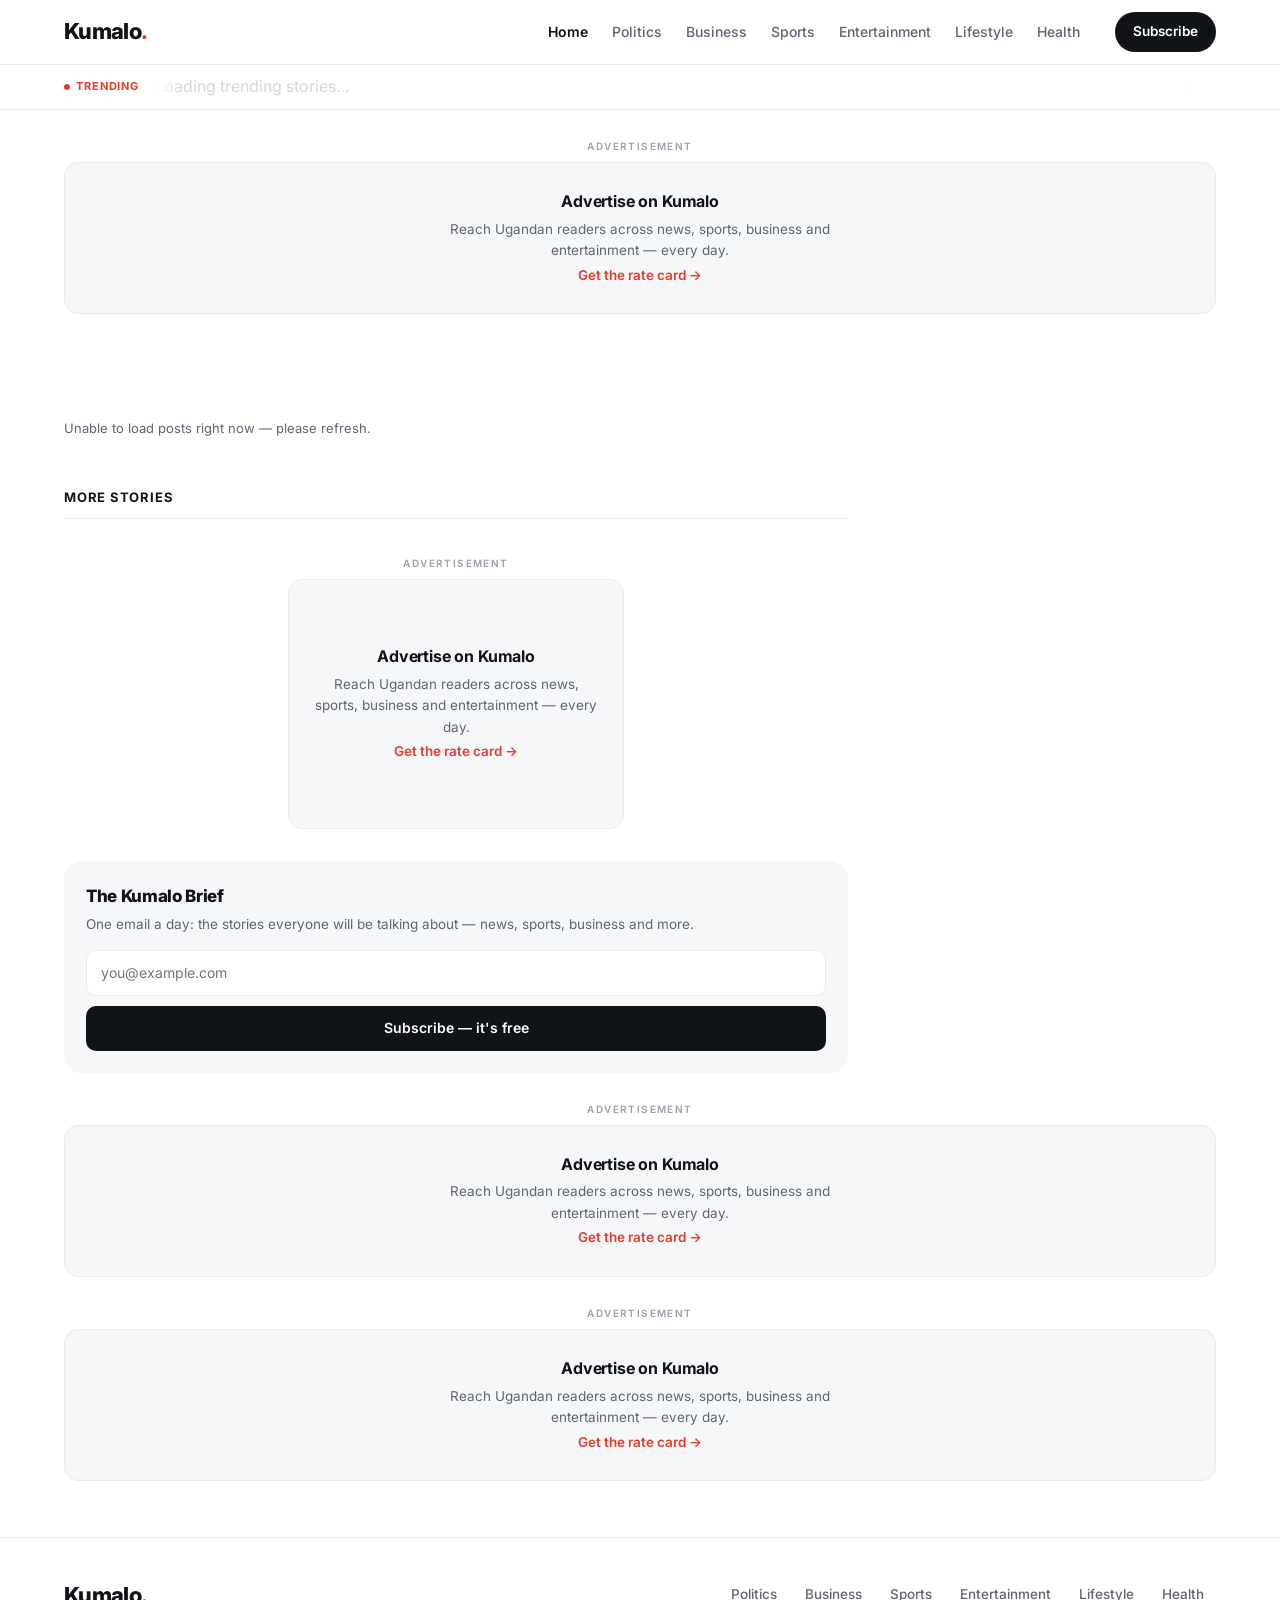
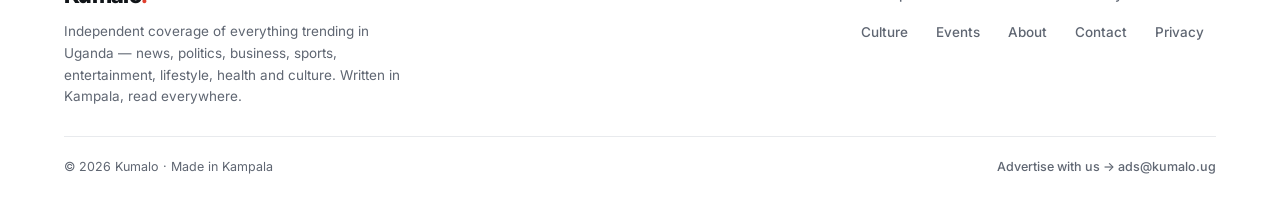
==== commit 5b7aaac5: "Add files via upload" ====
--- a/index.html
+++ b/index.html
@@ -135,6 +135,7 @@
 
 /* ============ LATEST (list rows) + SIDEBAR ============ */
 .layout{display:grid;grid-template-columns:1fr 320px;gap:48px;align-items:start}
+.layout.single-col{grid-template-columns:1fr;max-width:480px;margin:0 auto}
 .feed .row{display:grid;grid-template-columns:1fr 200px;gap:24px;padding:24px 0;border-bottom:1px solid var(--line)}
 .feed .row:last-of-type{border-bottom:none}
 .feed .thumb{aspect-ratio:16/10;border-radius:var(--r-sm)}
@@ -212,13 +213,13 @@
   <div class="wrap">
     <a class="logo" href="index.html" aria-label="Kumalo home">Kumalo<span>.</span></a>
     <nav class="main" id="mainNav" aria-label="Main">
-      <a href="#" aria-current="page">Home</a>
-      <a href="#">Politics</a>
-      <a href="#">Business</a>
-      <a href="#">Sports</a>
-      <a href="#">Entertainment</a>
-      <a href="#">Lifestyle</a>
-      <a href="#">Health</a>
+      <a href="index.html" aria-current="page">Home</a>
+      <a href="category.html?cat=Politics">Politics</a>
+      <a href="category.html?cat=Business">Business</a>
+      <a href="category.html?cat=Sports">Sports</a>
+      <a href="category.html?cat=Entertainment">Entertainment</a>
+      <a href="category.html?cat=Lifestyle">Lifestyle</a>
+      <a href="category.html?cat=Health">Health</a>
     </nav>
     <button class="menu-btn" aria-label="Open menu" onclick="document.getElementById('mainNav').classList.toggle('open')">☰</button>
     <button class="subscribe-btn" onclick="document.getElementById('nlEmail').focus();document.getElementById('nlEmail').scrollIntoView({block:'center'})">Subscribe</button>
@@ -258,45 +259,43 @@
   </section>
 
   <!-- ============ LATEST (populated from Sanity) + SIDEBAR ============ -->
-  <div id="latestSection" style="display:none">
-    <div class="section-head">
-      <h2>Latest</h2>
-      <a class="more" href="#">View all</a>
-    </div>
-
-    <div class="layout">
-      <section class="feed" aria-label="Latest stories">
-        <div id="feedRowsBeforeAd"></div>
-        <div class="ad-row" id="feedAdRow" style="display:none">
-          <div class="ad-slot" data-ad-slot="infeed">
-            <div class="ad-label">Sponsored</div>
-            <div class="ad-frame" style="min-height:110px"></div>
-          </div>
+  <div class="section-head" id="latestHeading" style="display:none">
+    <h2>Latest</h2>
+    <a class="more" href="index.html#latestHeading">View all</a>
+  </div>
+
+  <div class="layout" id="latestLayout">
+    <section class="feed" aria-label="Latest stories" id="feedSection" style="display:none">
+      <div id="feedRowsBeforeAd"></div>
+      <div class="ad-row" id="feedAdRow" style="display:none">
+        <div class="ad-slot" data-ad-slot="infeed">
+          <div class="ad-label">Sponsored</div>
+          <div class="ad-frame" style="min-height:110px"></div>
         </div>
-        <div id="feedRowsAfterAd"></div>
-      </section>
-
-      <aside class="rail">
-        <div>
-          <h3 class="rail-title">More Stories</h3>
-          <ol class="trend-list" id="sidebarList"></ol>
-        </div>
-
-        <!-- AD: sidebar MPU -->
-        <div class="ad-slot" data-ad-slot="sidebar" style="margin:0">
-          <div class="ad-label">Advertisement</div>
-          <div class="ad-frame mpu"></div>
-        </div>
-
-        <div class="newsletter">
-          <h3>The Kumalo Brief</h3>
-          <p>One email a day: the stories everyone will be talking about — news, sports, business and more.</p>
-          <input type="email" id="nlEmail" placeholder="you@example.com" aria-label="Email address" onkeydown="if(event.key==='Enter')joinNewsletter()">
-          <button onclick="joinNewsletter()">Subscribe — it's free</button>
-          <div class="ok" id="nlOk" role="status">You're in. See you tomorrow morning.</div>
-        </div>
-      </aside>
-    </div>
+      </div>
+      <div id="feedRowsAfterAd"></div>
+    </section>
+
+    <aside class="rail">
+      <div>
+        <h3 class="rail-title">More Stories</h3>
+        <ol class="trend-list" id="sidebarList"></ol>
+      </div>
+
+      <!-- AD: sidebar MPU -->
+      <div class="ad-slot" data-ad-slot="sidebar" style="margin:0">
+        <div class="ad-label">Advertisement</div>
+        <div class="ad-frame mpu"></div>
+      </div>
+
+      <div class="newsletter">
+        <h3>The Kumalo Brief</h3>
+        <p>One email a day: the stories everyone will be talking about — news, sports, business and more.</p>
+        <input type="email" id="nlEmail" placeholder="you@example.com" aria-label="Email address" onkeydown="if(event.key==='Enter')joinNewsletter()">
+        <button onclick="joinNewsletter()">Subscribe — it's free</button>
+        <div class="ok" id="nlOk" role="status">You're in. See you tomorrow morning.</div>
+      </div>
+    </aside>
   </div>
 
   <!-- ============ SECTION BLOCKS (populated from Sanity, hidden if empty) ============ -->
@@ -304,7 +303,7 @@
   <div id="entertainmentSection" style="display:none">
     <div class="section-head">
       <h2>Entertainment</h2>
-      <a class="more" href="#">More entertainment</a>
+      <a class="more" href="category.html?cat=Entertainment">More entertainment</a>
     </div>
     <div class="card-grid" id="entertainmentCards"></div>
   </div>
@@ -312,7 +311,7 @@
   <div id="sportsSection" style="display:none">
     <div class="section-head">
       <h2>Sports</h2>
-      <a class="more" href="#">More sports</a>
+      <a class="more" href="category.html?cat=Sports">More sports</a>
     </div>
     <div class="card-grid" id="sportsCards"></div>
   </div>
@@ -326,7 +325,7 @@
   <div id="politicsBusinessSection" style="display:none">
     <div class="section-head">
       <h2>Politics &amp; Business</h2>
-      <a class="more" href="#">More politics &amp; business</a>
+      <a class="more" href="category.html?cat=Politics">More politics &amp; business</a>
     </div>
     <div class="card-grid" id="politicsBusinessCards"></div>
   </div>
@@ -334,7 +333,7 @@
   <div id="lifestyleHealthSection" style="display:none">
     <div class="section-head">
       <h2>Lifestyle &amp; Health</h2>
-      <a class="more" href="#">More lifestyle &amp; health</a>
+      <a class="more" href="category.html?cat=Lifestyle">More lifestyle &amp; health</a>
     </div>
     <div class="card-grid" id="lifestyleHealthCards"></div>
   </div>
@@ -355,14 +354,14 @@
         <p>Independent coverage of everything trending in Uganda — news, politics, business, sports, entertainment, lifestyle, health and culture. Written in Kampala, read everywhere.</p>
       </div>
       <nav class="foot-links" aria-label="Footer">
-        <a href="#">Politics</a>
-        <a href="#">Business</a>
-        <a href="#">Sports</a>
-        <a href="#">Entertainment</a>
-        <a href="#">Lifestyle</a>
-        <a href="#">Health</a>
-        <a href="#">Culture</a>
-        <a href="#">Events</a>
+        <a href="category.html?cat=Politics">Politics</a>
+        <a href="category.html?cat=Business">Business</a>
+        <a href="category.html?cat=Sports">Sports</a>
+        <a href="category.html?cat=Entertainment">Entertainment</a>
+        <a href="category.html?cat=Lifestyle">Lifestyle</a>
+        <a href="category.html?cat=Health">Health</a>
+        <a href="category.html?cat=Culture">Culture</a>
+        <a href="category.html?cat=Events">Events</a>
         <a href="about.html">About</a>
         <a href="about.html#contact">Contact</a>
         <a href="privacy.html">Privacy</a>
@@ -535,7 +534,10 @@
     document.getElementById("heroLead").innerHTML =
       '<p class="meta" style="padding:40px 0">No posts published yet — check back soon.</p>';
     document.getElementById("heroSide").style.display = "none";
-    document.getElementById("latestSection").style.display = "none";
+    document.getElementById("latestHeading").style.display = "none";
+    document.getElementById("feedSection").style.display = "none";
+    document.getElementById("latestLayout").classList.add("single-col");
+    document.getElementById("sidebarList").innerHTML = "";
     ["entertainmentSection","sportsSection","politicsBusinessSection","lifestyleHealthSection"].forEach(function(id){
       document.getElementById(id).style.display = "none";
     });
@@ -555,20 +557,28 @@
     heroSideEl.style.display = "none";
   }
 
-  // Latest feed: everything after what the hero used
+  // Latest feed: everything after what the hero used. Heading + feed rows
+  // hide together when there's nothing extra, but the sidebar (More Stories,
+  // ad, newsletter) always stays visible regardless of post count.
   const feedPosts = posts.slice(3);
-  const latestSection = document.getElementById("latestSection");
+  const latestHeading = document.getElementById("latestHeading");
+  const feedSection = document.getElementById("feedSection");
+  const latestLayout = document.getElementById("latestLayout");
   if (feedPosts.length === 0){
-    latestSection.style.display = "none";
+    latestHeading.style.display = "none";
+    feedSection.style.display = "none";
+    latestLayout.classList.add("single-col");
   } else {
-    latestSection.style.display = "";
+    latestHeading.style.display = "";
+    feedSection.style.display = "";
+    latestLayout.classList.remove("single-col");
     const before = feedPosts.slice(0, 3), after = feedPosts.slice(3);
     document.getElementById("feedRowsBeforeAd").innerHTML = before.map(renderFeedRow).join("");
     document.getElementById("feedRowsAfterAd").innerHTML = after.map(renderFeedRow).join("");
     document.getElementById("feedAdRow").style.display = "";
   }
 
-  // Sidebar "More Stories": most recent 5 overall (can overlap with hero/feed — normal for news sites)
+  // Sidebar "More Stories": most recent 5 overall — always populated
   const sidebarPosts = posts.slice(0, 5);
   document.getElementById("sidebarList").innerHTML =
     sidebarPosts.map(function(p, i){ return renderSidebarItem(p, i + 1); }).join("");
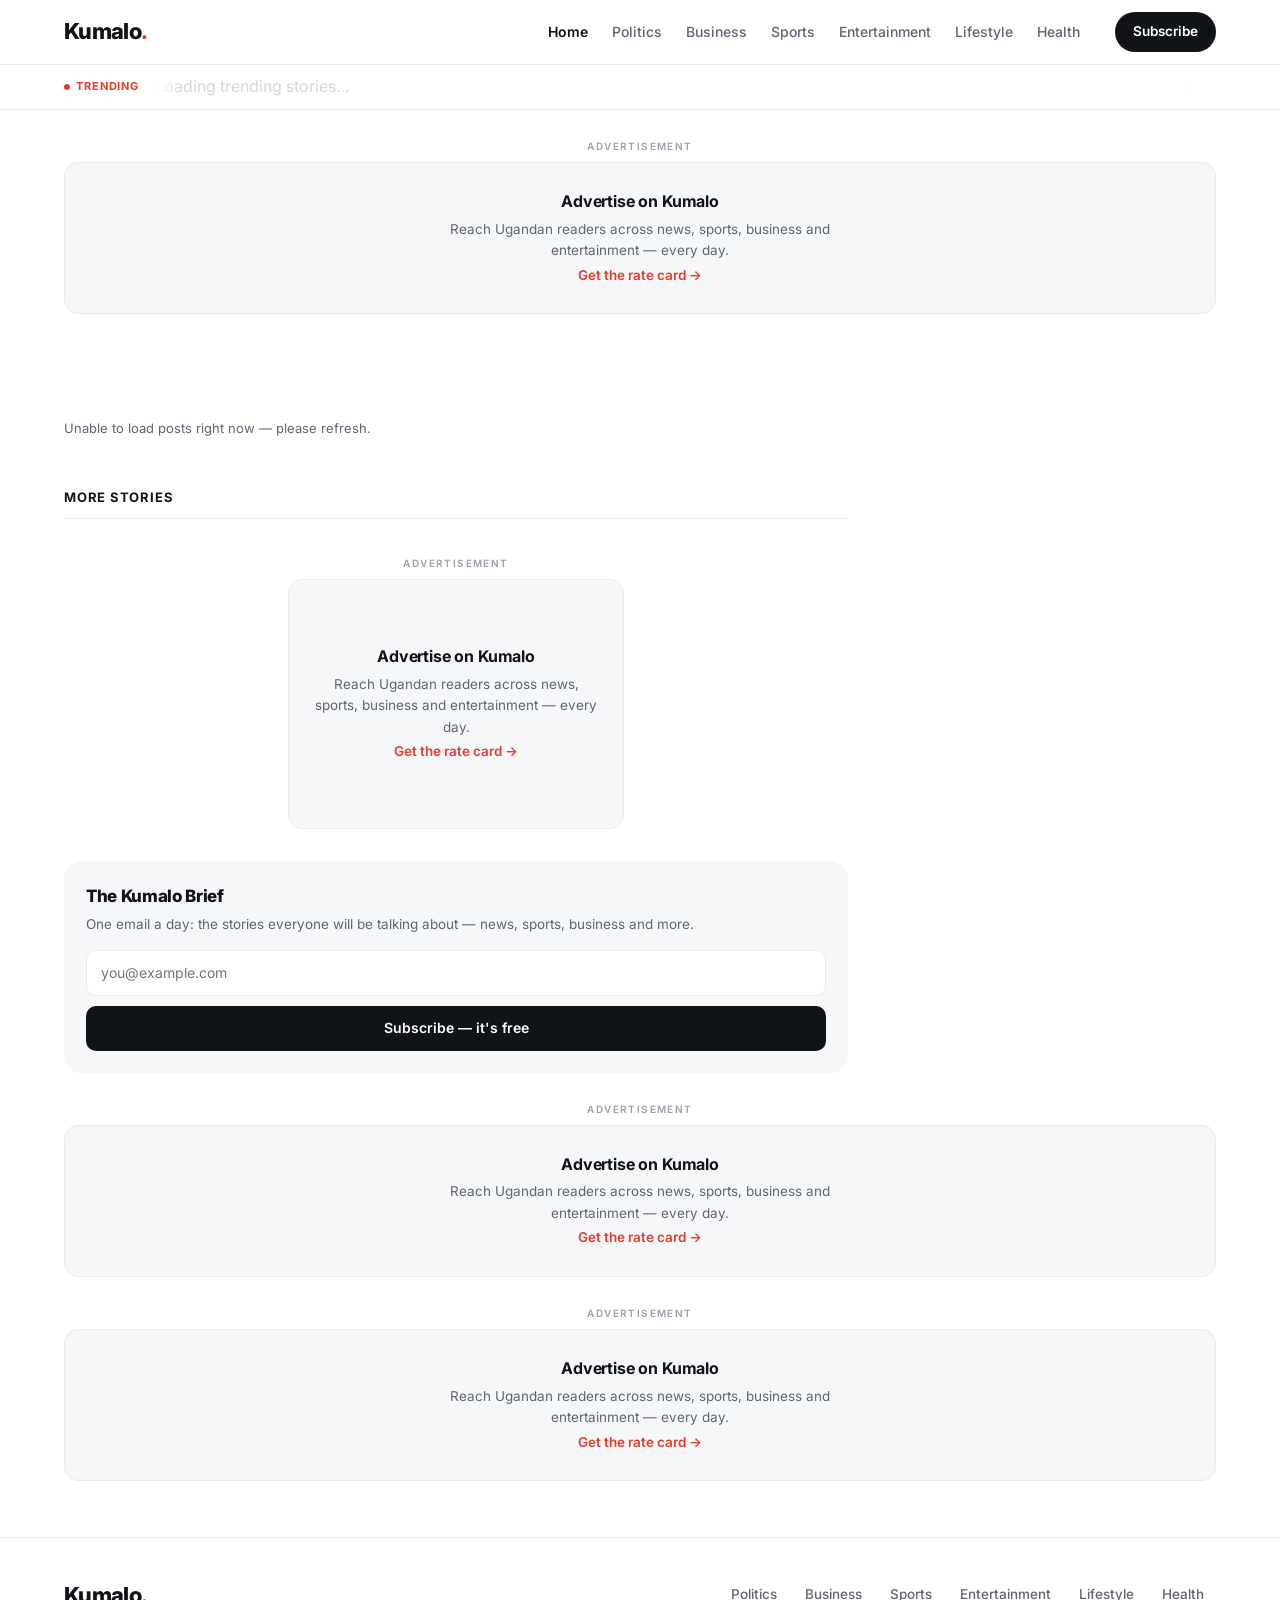
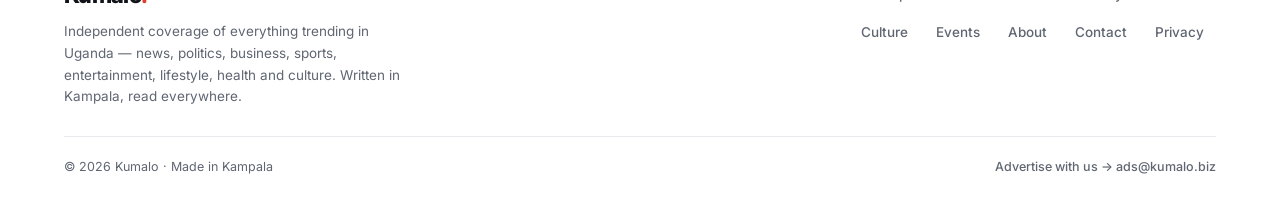
==== commit d6ae8c45: "Add files via upload" ====
--- a/index.html
+++ b/index.html
@@ -9,6 +9,30 @@
 <meta property="og:title" content="Kumalo — News, Politics, Business, Sports, Entertainment & More">
 <meta property="og:description" content="Everything trending in Uganda — news, politics, business, sports, entertainment, lifestyle, health and culture.">
 <link rel="icon" href="data:image/svg+xml,%3Csvg xmlns='http://www.w3.org/2000/svg' viewBox='0 0 64 64'%3E%3Crect width='64' height='64' rx='14' fill='%23101418'/%3E%3Ctext x='32' y='46' font-family='Arial,sans-serif' font-size='36' font-weight='800' text-anchor='middle' fill='%23FFFFFF'%3EK%3C/text%3E%3C/svg%3E">
+
+<!-- ============================================================
+     GOOGLE ANALYTICS (GA4) — STEP 1 of 1
+     Free at analytics.google.com → Admin → Data Streams → Web.
+     Replace G-XXXXXXXXXX (both places below) with your real
+     Measurement ID, then this page starts reporting immediately.
+============================================================ -->
+<script async src="https://www.googletagmanager.com/gtag/js?id=G-XXXXXXXXXX"></script>
+<script>
+  window.dataLayer = window.dataLayer || [];
+  function gtag(){dataLayer.push(arguments);}
+  gtag('js', new Date());
+  gtag('config', 'G-XXXXXXXXXX');
+</script>
+
+<!-- ============================================================
+     VERCEL WEB ANALYTICS — free, built into your Vercel project.
+     Click "Enable" once under your project's Analytics tab in
+     the Vercel dashboard, then this script starts working.
+============================================================ -->
+<script>
+  window.va = window.va || function () { (window.vaq = window.vaq || []).push(arguments); };
+</script>
+<script defer src="/_vercel/insights/script.js"></script>
 
 <!-- ============================================================
      GOOGLE ADSENSE — STEP 1 of 2
@@ -369,7 +393,7 @@
     </div>
     <div class="foot-bottom">
       <span>© 2026 Kumalo · Made in Kampala</span>
-      <a href="mailto:ads@kumalo.ug">Advertise with us → ads@kumalo.ug</a>
+      <a href="mailto:ads@kumalo.biz">Advertise with us → ads@kumalo.biz</a>
     </div>
   </div>
 </footer>
@@ -638,7 +662,7 @@
     headline: "Advertise on Kumalo",
     body: "Reach Ugandan readers across news, sports, business and entertainment — every day.",
     cta: "Get the rate card",
-    url: "mailto:ads@kumalo.ug"
+    url: "mailto:ads@kumalo.biz"
   }
 };
 
